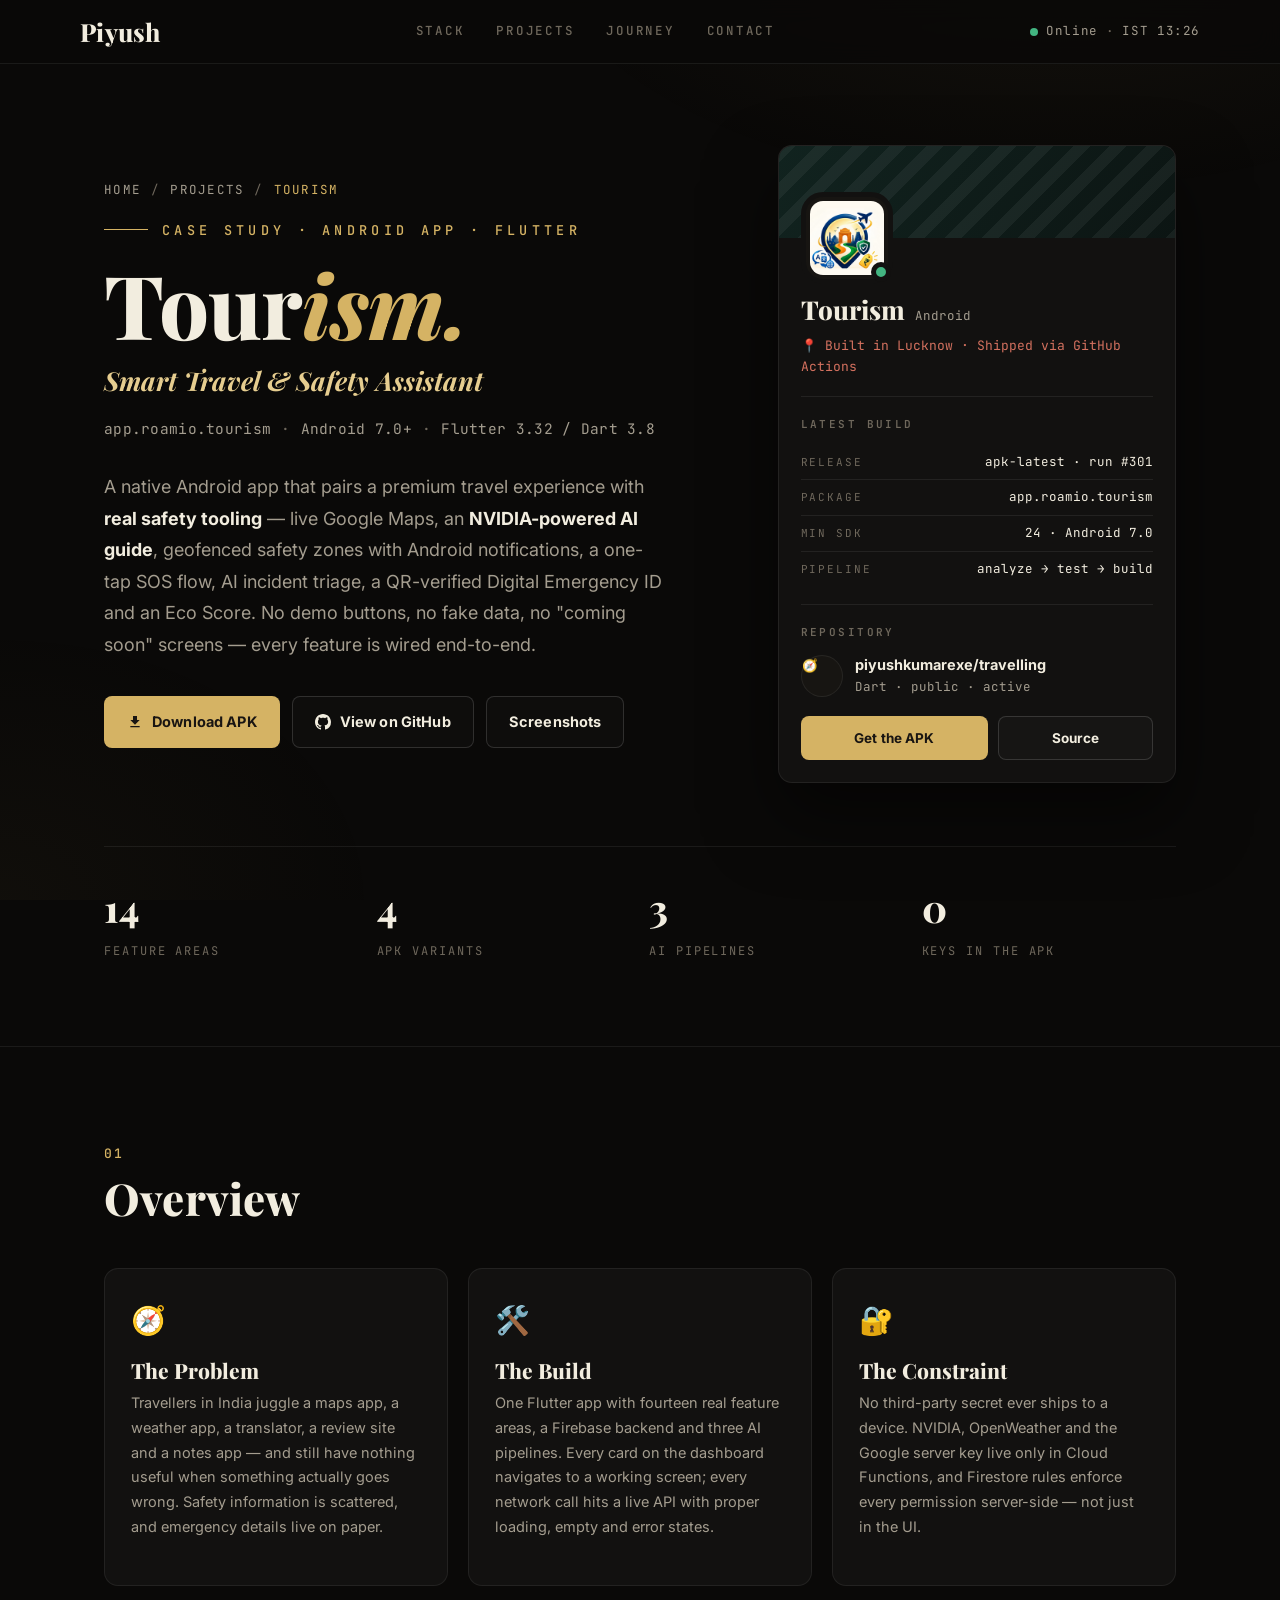
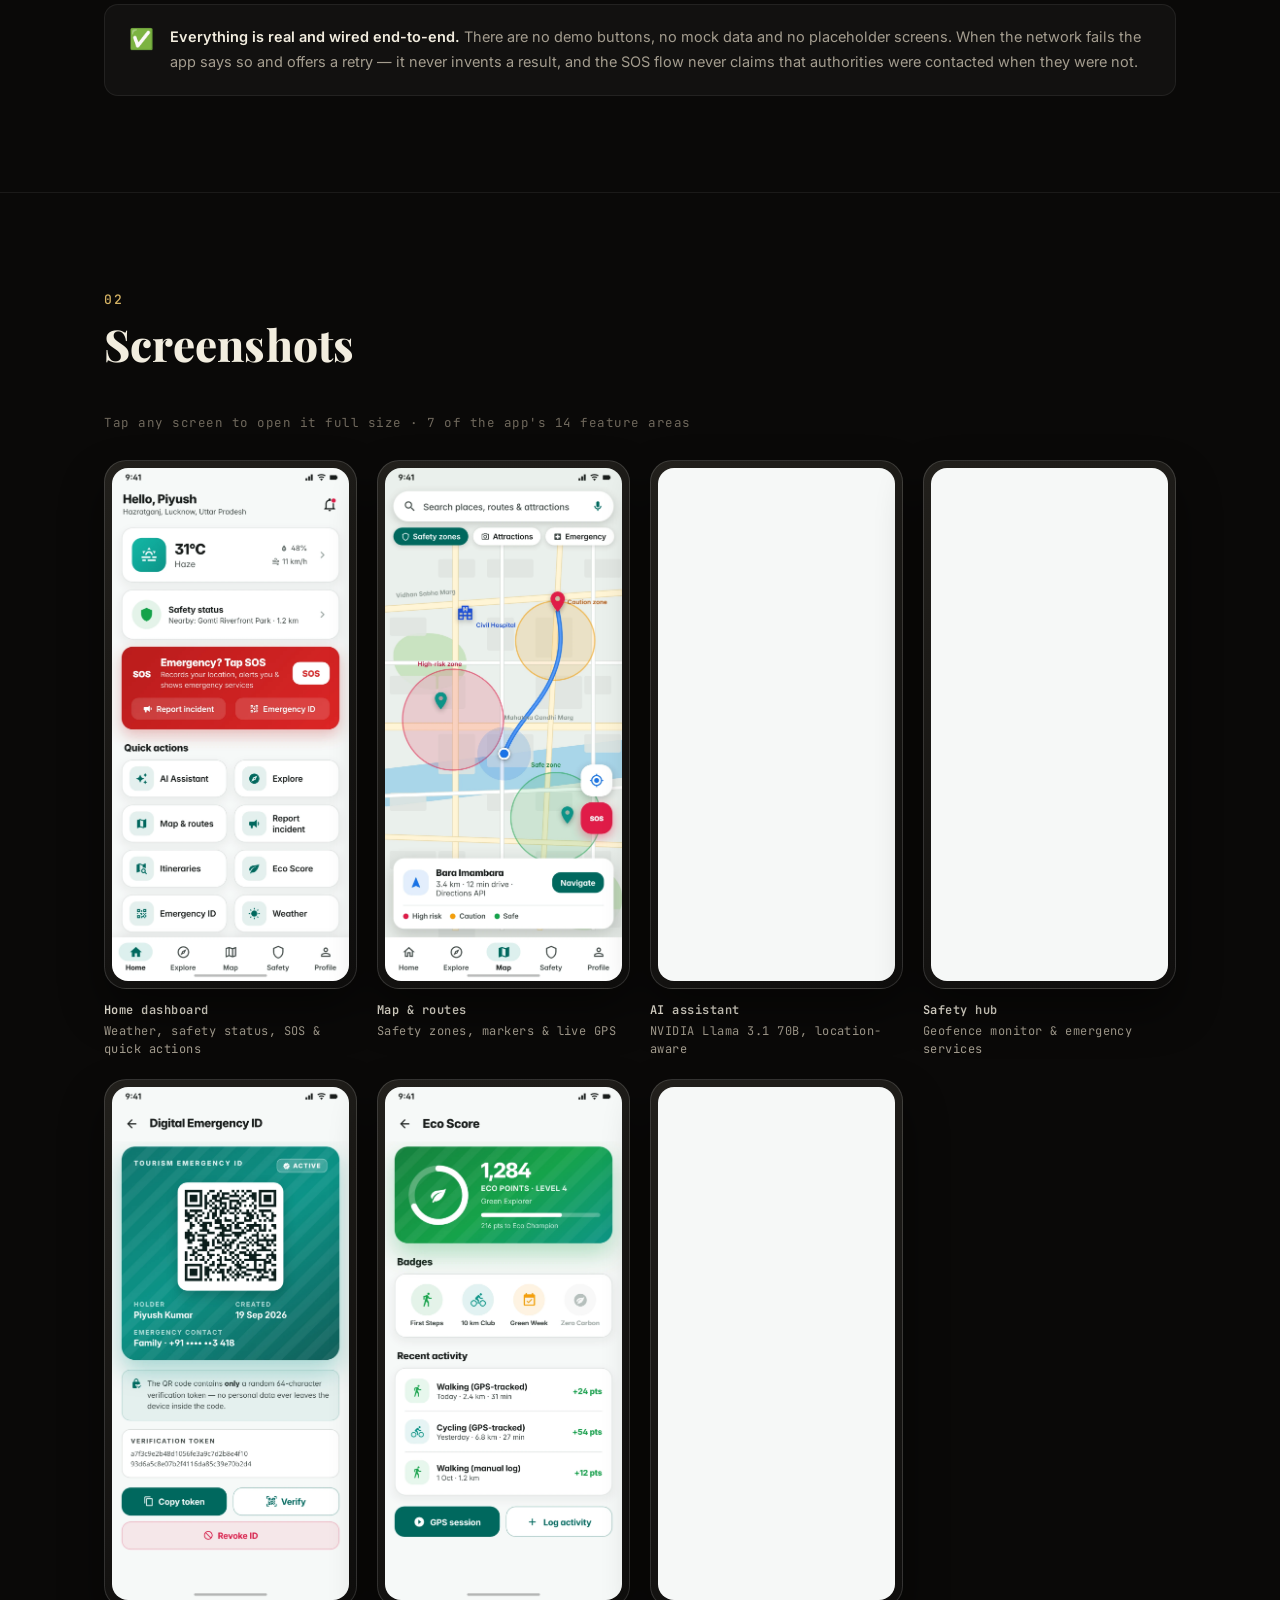
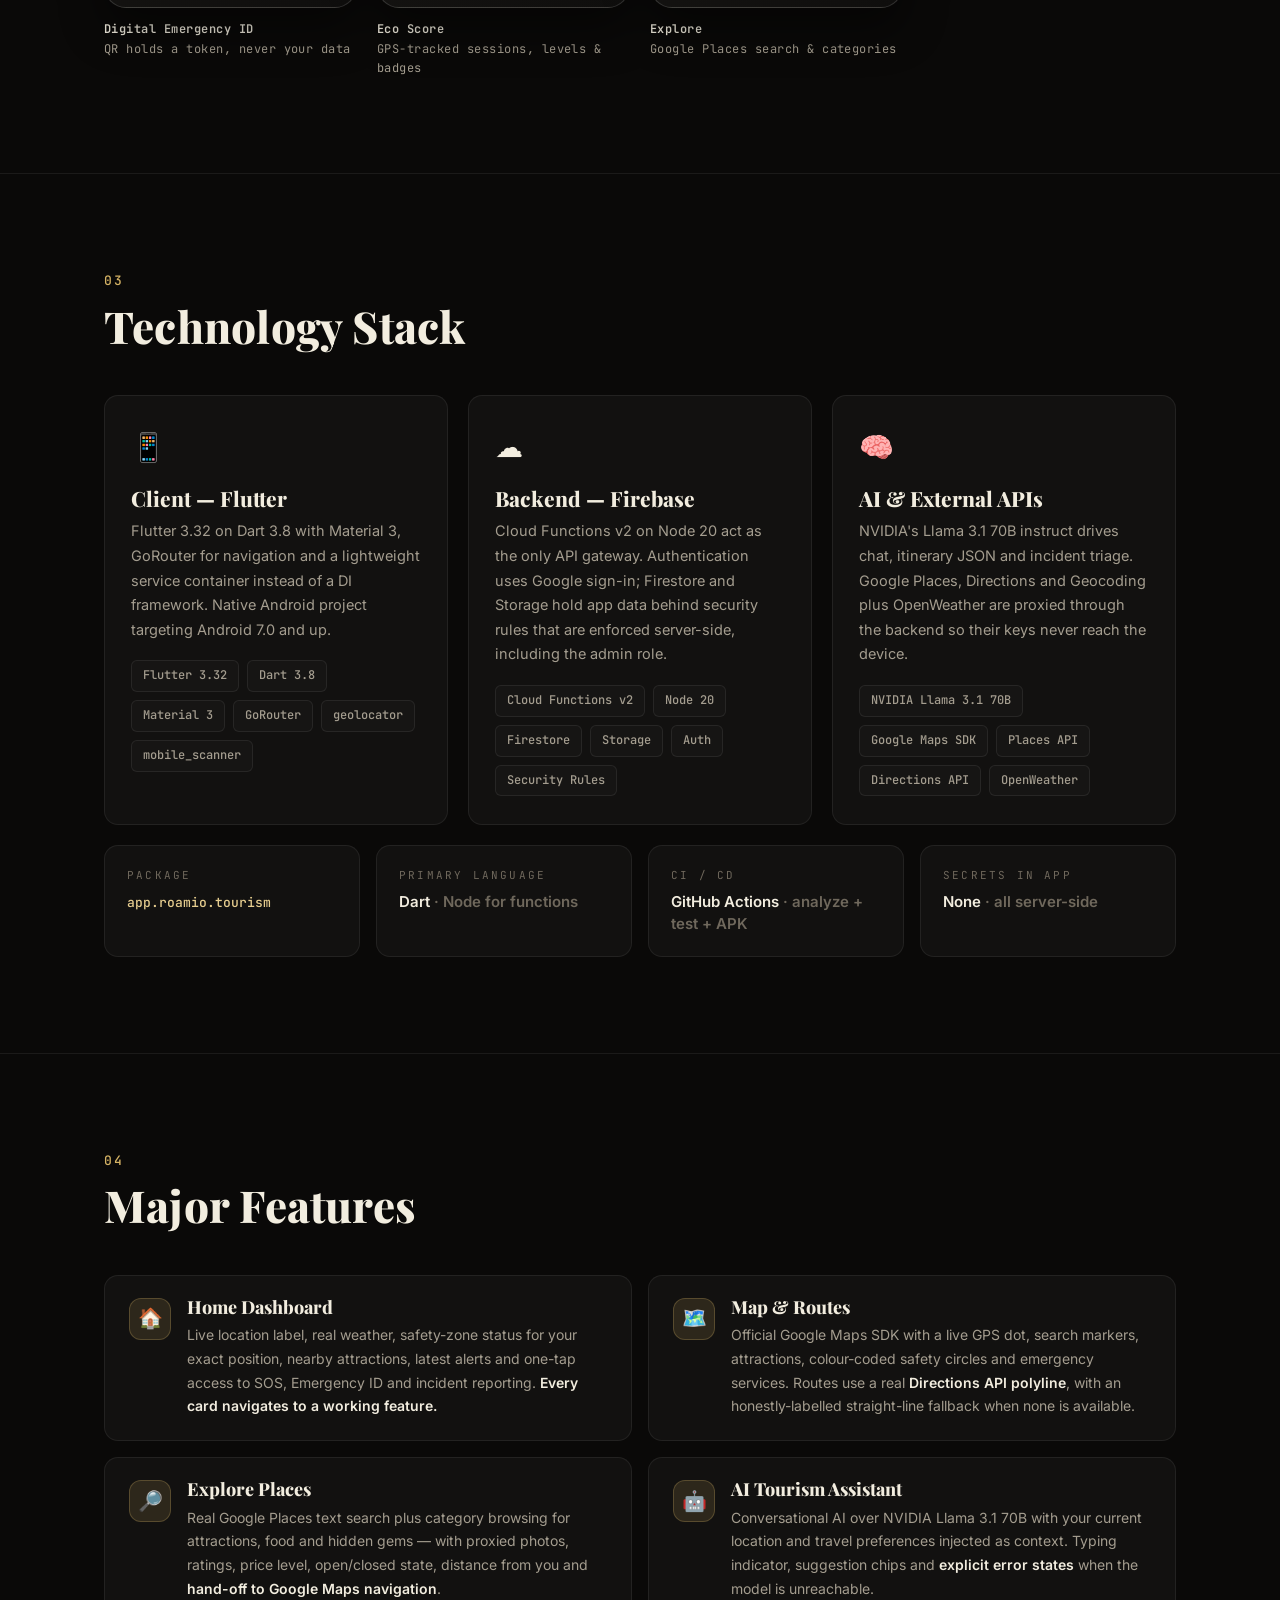
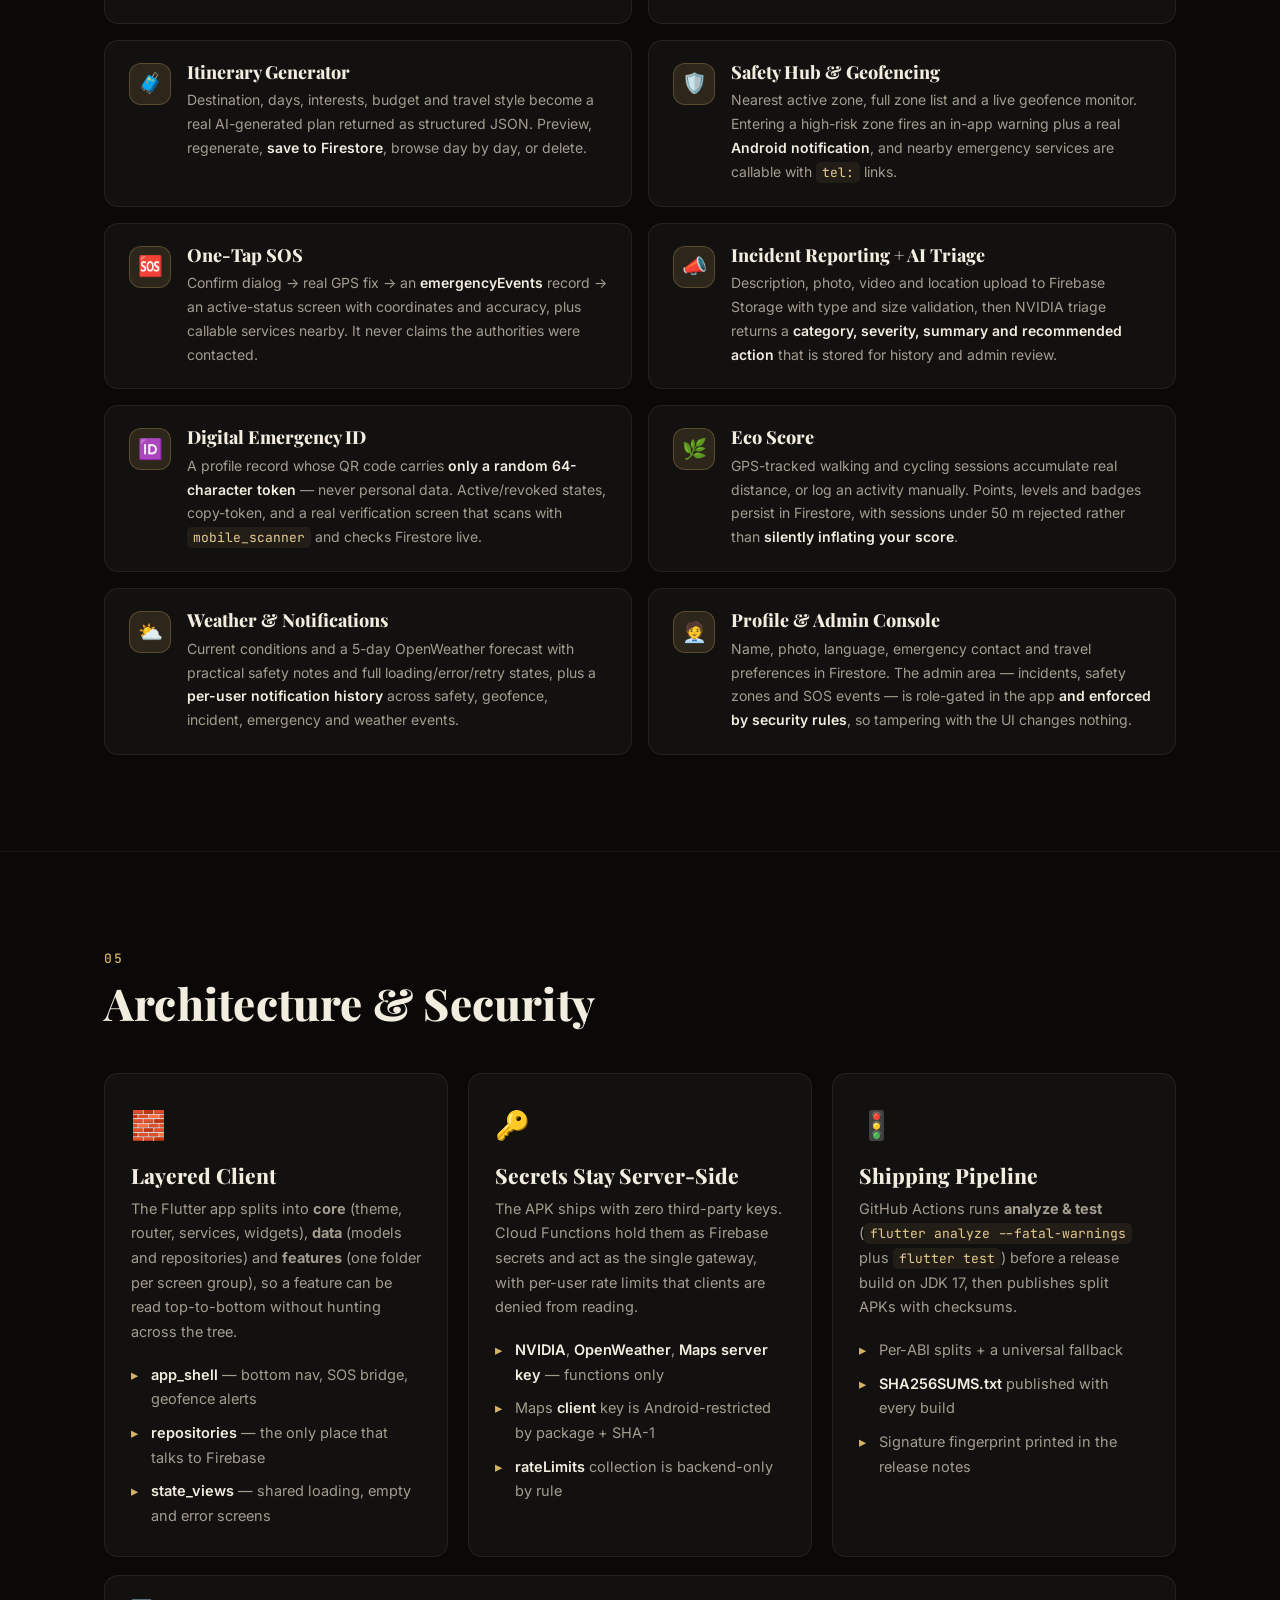
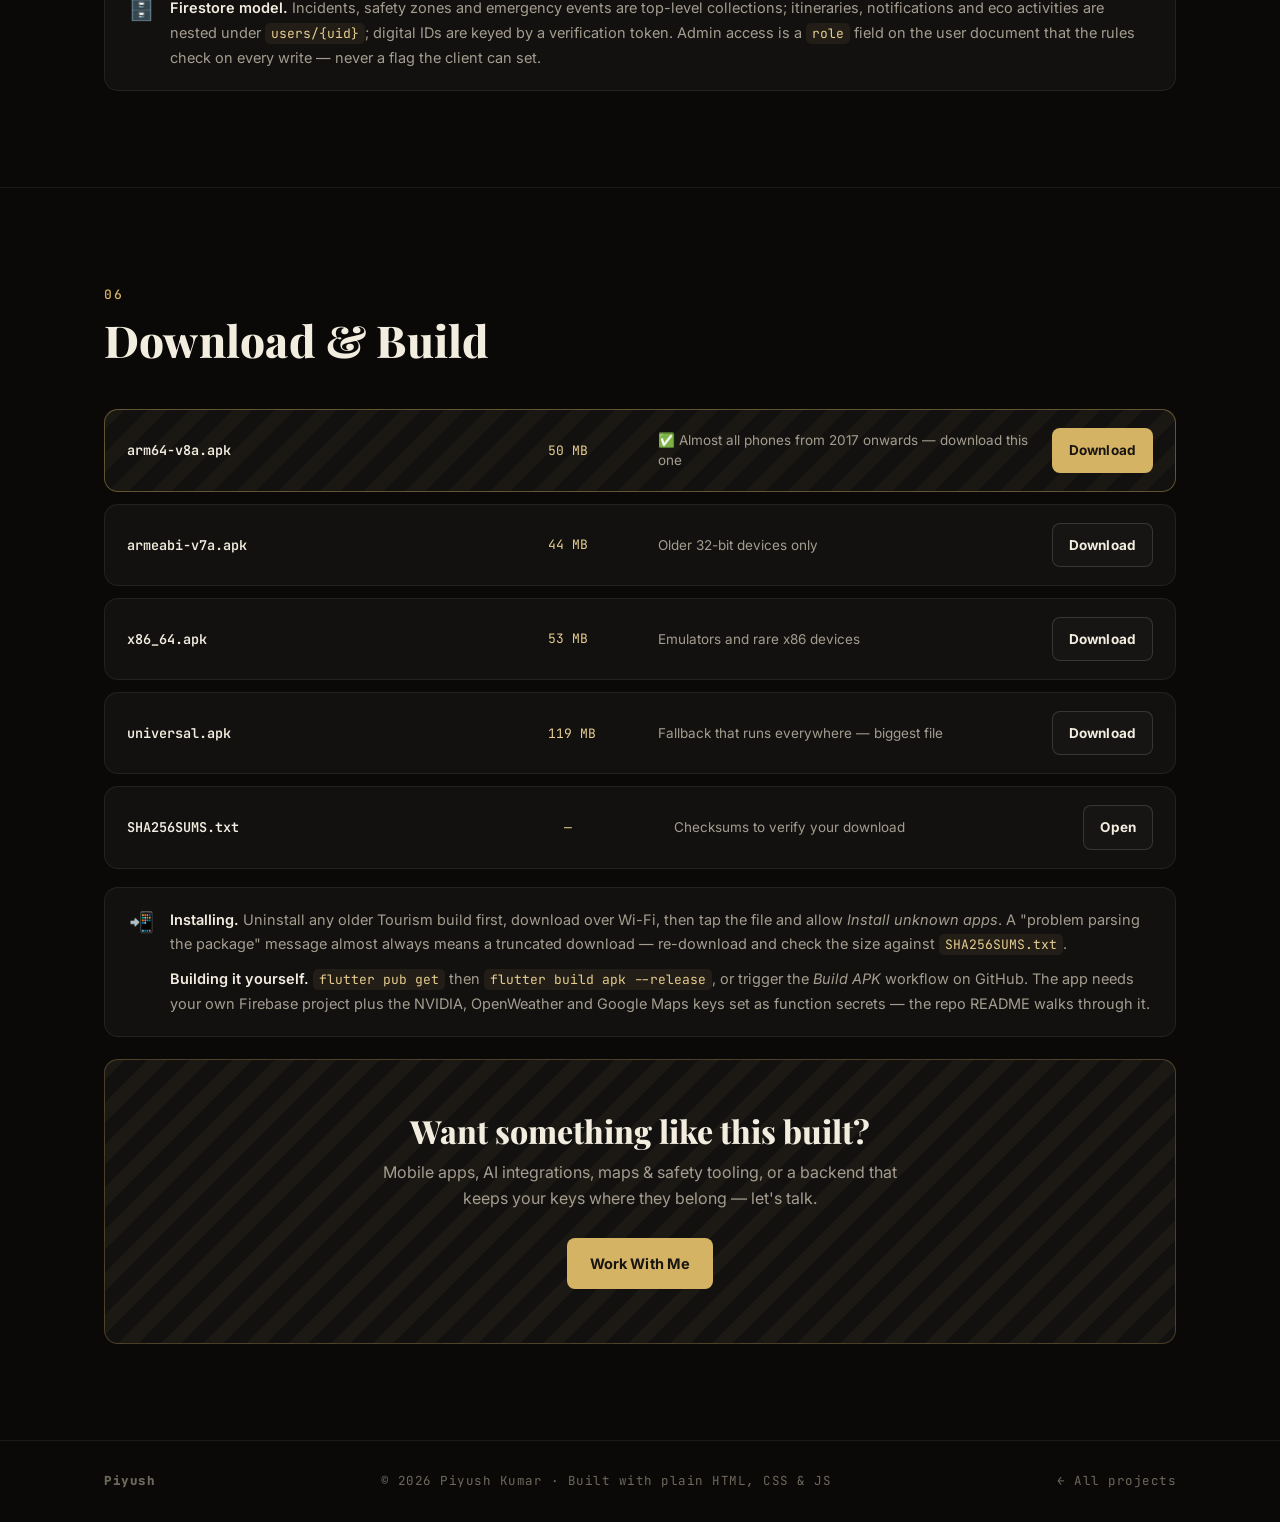
==== projects/tourism.html @ 50e0c204 "Rename the project from YatraWise to Tourism The app's name is Tourism; YatraWise is gone from every" ====
<!DOCTYPE html>
<html lang="en">
<head>
  <meta charset="UTF-8" />
  <meta name="viewport" content="width=device-width, initial-scale=1.0" />
  <title>Tourism — Smart Travel &amp; Safety Assistant | Piyush Kumar</title>
  <meta name="description" content="Tourism is a Flutter Android app by Piyush Kumar: live Google Maps, NVIDIA AI travel assistant, geofenced safety zones, one-tap SOS, QR-verified Digital Emergency ID and Eco Score — with every API key behind Firebase Cloud Functions." />
  <meta name="author" content="Piyush Kumar" />
  <meta name="robots" content="index, follow, max-image-preview:large, max-snippet:-1, max-video-preview:-1" />
  <meta name="theme-color" content="#0a0908" />
  <link rel="canonical" href="https://piyushsdevportfolio.vercel.app/projects/tourism" />
  <!-- Open Graph / social sharing -->
  <meta property="og:title" content="Tourism — Smart Travel &amp; Safety Assistant" />
  <meta property="og:description" content="Flutter Android app: live maps, NVIDIA AI guide, geofenced safety zones, SOS, Digital Emergency ID and Eco Score." />
  <meta property="og:type" content="article" />
  <meta property="og:url" content="https://piyushsdevportfolio.vercel.app/projects/tourism" />
  <meta property="og:site_name" content="Piyush Kumar Portfolio" />
  <meta property="og:locale" content="en_IN" />
  <meta property="og:image" content="https://piyushsdevportfolio.vercel.app/assets/tourism-banner.jpg" />
  <meta property="og:image:alt" content="Tourism — Smart Travel &amp; Safety Assistant" />
  <meta property="og:image:type" content="image/jpeg" />
  <meta property="og:image:width" content="1400" />
  <meta property="og:image:height" content="613" />
  <meta name="twitter:card" content="summary_large_image" />
  <meta name="twitter:title" content="Tourism — Smart Travel &amp; Safety Assistant" />
  <meta name="twitter:description" content="Flutter Android app: live maps, NVIDIA AI guide, geofenced safety zones, SOS, Digital Emergency ID and Eco Score." />
  <meta name="twitter:image" content="https://piyushsdevportfolio.vercel.app/assets/tourism-banner.jpg" />
  <meta name="twitter:image:alt" content="Tourism — Smart Travel &amp; Safety Assistant" />
  <!-- Structured data for the app and the case-study page -->
  <script type="application/ld+json">
  {
    "@context": "https://schema.org",
    "@graph": [
      {
        "@type": "SoftwareApplication",
        "@id": "https://piyushsdevportfolio.vercel.app/projects/tourism#app",
        "name": "Tourism",
        "alternateName": "Tourism — Smart Travel & Safety Assistant",
        "applicationCategory": "TravelApplication",
        "operatingSystem": "Android 7.0+",
        "softwareVersion": "apk-latest (build 301)",
        "url": "https://piyushsdevportfolio.vercel.app/projects/tourism",
        "downloadUrl": "https://github.com/piyushkumarexe/travelling/releases/tag/apk-latest",
        "installUrl": "https://github.com/piyushkumarexe/travelling/releases/download/apk-latest/yatrawise-arm64-v8a.apk",
        "codeRepository": "https://github.com/piyushkumarexe/travelling",
        "programmingLanguage": ["Dart", "JavaScript"],
        "description": "A native Android tourism app built with Flutter: live Google Maps, an NVIDIA-powered AI travel assistant, geofenced safety zones with notifications, one-tap SOS, AI incident triage, a QR-verified Digital Emergency ID and an Eco Score.",
        "image": "https://piyushsdevportfolio.vercel.app/assets/tourism-banner.jpg",
        "offers": { "@type": "Offer", "price": "0", "priceCurrency": "INR" },
        "author": { "@id": "https://piyushsdevportfolio.vercel.app/#piyush-kumar" }
      },
      {
        "@type": "BreadcrumbList",
        "itemListElement": [
          { "@type": "ListItem", "position": 1, "name": "Home", "item": "https://piyushsdevportfolio.vercel.app/" },
          { "@type": "ListItem", "position": 2, "name": "Projects", "item": "https://piyushsdevportfolio.vercel.app/#projects" },
          { "@type": "ListItem", "position": 3, "name": "Tourism" }
        ]
      }
    ]
  }
  </script>

  <!-- Favicon (inline SVG) -->
  <link rel="icon" href="data:image/svg+xml,%3Csvg xmlns='http://www.w3.org/2000/svg' viewBox='0 0 64 64'%3E%3Crect width='64' height='64' rx='14' fill='%230a0908'/%3E%3Ctext x='32' y='44' font-family='Georgia,serif' font-weight='800' font-size='30' fill='%23d5b364' text-anchor='middle'%3EP%3C/text%3E%3C/svg%3E" />

  <!-- Fonts: Playfair Display (serif display) + Inter (body) + JetBrains Mono (labels) -->
  <link rel="preconnect" href="https://fonts.googleapis.com" />
  <link rel="preconnect" href="https://fonts.gstatic.com" crossorigin />
  <link href="https://fonts.googleapis.com/css2?family=Playfair+Display:ital,wght@0,500;0,700;0,800;0,900;1,700;1,800&family=Inter:wght@400;500;600;700;800&family=JetBrains+Mono:ital,wght@0,400;0,500;0,600;1,400&display=swap" rel="stylesheet" />

  <link rel="stylesheet" href="../css/style.css" />
</head>
<body>
  <!-- ============================================================
       LOADER
       ============================================================ -->
  <div class="loader" id="loader" aria-hidden="true">
    <span class="loader--logo">Piyush&nbsp;<em>&lt;/&gt;</em></span>
    <div class="loader--bar" aria-hidden="true"><span></span></div>
    <span class="loader--text">Loading project</span>
  </div>

  <a class="skip-link" href="#hero">Skip to content</a>

  <!-- ============================================================
       NAVBAR
       ============================================================ -->
  <header class="nav" id="nav">
    <a class="nav__brand" href="../index.html" aria-label="Piyush Kumar — home">
      <span class="nav__brand-serif">Piyush</span>
    </a>

    <nav class="nav__links" id="navLinks" aria-label="Primary">
      <a href="../index.html#skills">Stack</a>
      <a href="../index.html#projects">Projects</a>
      <a href="../index.html#journey">Journey</a>
      <a href="../index.html#contact">Contact</a>
    </nav>

    <div class="nav__actions">
      <span class="nav__status" id="navStatus" title="Discord presence · Local time in IST (UTC+5:30)">
        <span class="nav__status-dot"></span>
        <span id="navState">Online</span>
        <span class="nav__status-sep">·</span>
        <time id="clock" datetime>IST —:—</time>
      </span>
      <button class="nav__toggle" id="navToggle" aria-label="Open menu" aria-expanded="false">
        <span></span><span></span><span></span>
      </button>
    </div>
  </header>

  <main>
    <!-- ============================================================
         HERO
         ============================================================ -->
    <section class="hero" id="hero">
      <div class="container hero__inner">
        <div class="hero__content">
          <nav class="crumbs" aria-label="Breadcrumb">
            <a href="../index.html">Home</a>
            <span aria-hidden="true">/</span>
            <a href="../index.html#projects">Projects</a>
            <span aria-hidden="true">/</span>
            <span aria-current="page">Tourism</span>
          </nav>

          <p class="kicker"><span class="kicker__line" aria-hidden="true"></span>Case Study · Android App · Flutter</p>

          <h1 class="hero__name hero__name--project">
            Tour<em class="hero__name-accent">ism.</em>
          </h1>

          <p class="hero__sub">Smart Travel &amp; Safety Assistant</p>

          <p class="hero__meta">
            <span>app.roamio.tourism</span><span class="dot">·</span>
            <span>Android 7.0+</span><span class="dot">·</span>
            <span>Flutter 3.32 / Dart 3.8</span>
          </p>

          <p class="hero__desc">
            A native Android app that pairs a premium travel experience with <strong>real safety
            tooling</strong> — live Google Maps, an <strong>NVIDIA-powered AI guide</strong>,
            geofenced safety zones with Android notifications, a one-tap SOS flow, AI incident
            triage, a QR-verified Digital Emergency ID and an Eco Score. No demo buttons, no fake
            data, no "coming soon" screens — every feature is wired end-to-end.
          </p>

          <div class="hero__cta">
            <a class="btn btn--gold" href="https://github.com/piyushkumarexe/travelling/releases/download/apk-latest/yatrawise-arm64-v8a.apk" rel="noopener">
              <svg viewBox="0 0 24 24" width="16" height="16" fill="currentColor" aria-hidden="true"><path d="M5 20h14v-2H5v2ZM19 9h-4V3H9v6H5l7 7 7-7Z"/></svg>
              Download APK
            </a>
            <a class="btn btn--outline" href="https://github.com/piyushkumarexe/travelling" target="_blank" rel="noopener">
              <svg viewBox="0 0 16 16" width="16" height="16" fill="currentColor" aria-hidden="true"><path d="M8 0C3.58 0 0 3.58 0 8c0 3.54 2.29 6.53 5.47 7.59.4.07.55-.17.55-.38 0-.19-.01-.82-.01-1.49-2.01.37-2.53-.49-2.69-.94-.09-.23-.48-.94-.82-1.13-.28-.15-.68-.52-.01-.53.63-.01 1.08.58 1.23.82.72 1.21 1.87.87 2.33.66.07-.52.28-.87.51-1.07-1.78-.2-3.64-.89-3.64-3.95 0-.87.31-1.59.82-2.15-.08-.2-.36-1.02.08-2.12 0 0 .67-.21 2.2.82.64-.18 1.32-.27 2-.27.68 0 1.36.09 2 .27 1.53-1.04 2.2-.82 2.2-.82.44 1.1.16 1.92.08 2.12.51.56.82 1.27.82 2.15 0 3.07-1.87 3.75-3.65 3.95.29.25.54.73.54 1.48 0 1.07-.01 1.93-.01 2.2 0 .21.15.46.55.38A8.01 8.01 0 0 0 16 8c0-4.42-3.58-8-8-8Z"/></svg>
              View on GitHub
            </a>
            <a class="btn btn--outline" href="#screenshots">Screenshots</a>
          </div>
        </div>

        <!-- App release card -->
        <aside class="hero__side" aria-label="Release information">
          <div class="pcard">
            <div class="pcard__banner pcard__banner--app" aria-hidden="true"></div>
            <div class="pcard__body">
              <div class="pcard__avatar-wrap">
                <img class="pcard__avatar pcard__avatar--app" src="../assets/tourism-logo.png" alt="Tourism app icon" width="92" height="92" />
                <span class="pcard__status-dot" title="Build passing"></span>
              </div>

              <div class="pcard__id">
                <h2 class="pcard__name">Tourism</h2>
                <span class="pcard__role">Android</span>
              </div>

              <p class="pcard__loc">📍 Built in Lucknow · Shipped via GitHub Actions</p>

              <div class="pcard__divider" aria-hidden="true"></div>

              <div class="pcard__widget">
                <p class="pcard__widget-label">Latest Build</p>
                <dl style="margin:0">
                  <div class="pcard__kv"><dt>Release</dt><dd>apk-latest · run #301</dd></div>
                  <div class="pcard__kv"><dt>Package</dt><dd>app.roamio.tourism</dd></div>
                  <div class="pcard__kv"><dt>Min SDK</dt><dd>24 · Android 7.0</dd></div>
                  <div class="pcard__kv"><dt>Pipeline</dt><dd>analyze → test → build</dd></div>
                </dl>
              </div>

              <div class="pcard__divider" aria-hidden="true"></div>

              <div class="pcard__widget">
                <p class="pcard__widget-label">Repository</p>
                <div class="pcard__activity">
                  <span class="pcard__activity-emoji">🧭</span>
                  <div>
                    <b>piyushkumarexe/travelling</b>
                    <span>Dart · public · active</span>
                  </div>
                </div>
              </div>

              <div class="pcard__btns">
                <a class="btn btn--gold btn--sm" href="#download">Get the APK</a>
                <a class="btn btn--outline btn--sm" href="https://github.com/piyushkumarexe/travelling" target="_blank" rel="noopener">Source</a>
              </div>
            </div>
          </div>
        </aside>
      </div>

      <!-- Stats band -->
      <div class="container">
        <div class="stats" role="list" aria-label="Project numbers">
          <div class="stat" role="listitem">
            <b class="stat__num" data-target="14" data-suffix="">14</b>
            <span class="stat__label">Feature Areas</span>
          </div>
          <div class="stat" role="listitem">
            <b class="stat__num" data-target="4" data-suffix="">4</b>
            <span class="stat__label">APK Variants</span>
          </div>
          <div class="stat" role="listitem">
            <b class="stat__num" data-target="3" data-suffix="">3</b>
            <span class="stat__label">AI Pipelines</span>
          </div>
          <div class="stat" role="listitem">
            <b class="stat__num" data-target="0" data-suffix="">0</b>
            <span class="stat__label">Keys In The APK</span>
          </div>
        </div>
      </div>
    </section>

    <!-- ============================================================
         01 — OVERVIEW
         ============================================================ -->
    <section class="section" id="overview">
      <div class="container">
        <p class="section__index">01</p>
        <h2 class="section__title">Overview</h2>

        <div class="grid">
          <article class="card">
            <span class="card__icon">🧭</span>
            <h3 class="card__title">The Problem</h3>
            <p class="card__text">
              Travellers in India juggle a maps app, a weather app, a translator, a review site and
              a notes app — and still have nothing useful when something actually goes wrong.
              Safety information is scattered, and emergency details live on paper.
            </p>
          </article>

          <article class="card">
            <span class="card__icon">🛠️</span>
            <h3 class="card__title">The Build</h3>
            <p class="card__text">
              One Flutter app with fourteen real feature areas, a Firebase backend and three AI
              pipelines. Every card on the dashboard navigates to a working screen; every network
              call hits a live API with proper loading, empty and error states.
            </p>
          </article>

          <article class="card">
            <span class="card__icon">🔐</span>
            <h3 class="card__title">The Constraint</h3>
            <p class="card__text">
              No third-party secret ever ships to a device. NVIDIA, OpenWeather and the Google
              server key live only in Cloud Functions, and Firestore rules enforce every
              permission server-side — not just in the UI.
            </p>
          </article>
        </div>

        <div class="note-card">
          <span class="note-card__icon">✅</span>
          <div>
            <p>
              <strong>Everything is real and wired end-to-end.</strong> There are no demo buttons,
              no mock data and no placeholder screens. When the network fails the app says so and
              offers a retry — it never invents a result, and the SOS flow never claims that
              authorities were contacted when they were not.
            </p>
          </div>
        </div>
      </div>
    </section>

    <!-- ============================================================
         02 — SCREENSHOTS
         ============================================================ -->
    <section class="section" id="screenshots">
      <div class="container">
        <p class="section__index">02</p>
        <h2 class="section__title">Screenshots</h2>
        <p class="shots-hint">Tap any screen to open it full size · 7 of the app's 14 feature areas</p>

        <div class="shots" id="shots">
          <figure class="shot">
            <div class="shot__frame" role="button" tabindex="0" data-shot="0"
                 data-caption="Home dashboard — live location, weather, safety status, SOS and quick actions">
              <img src="../assets/tourism/home.webp" alt="Tourism home dashboard showing live weather, safety status, the SOS card and the quick-actions grid" width="975" height="2110" loading="lazy" decoding="async" />
            </div>
            <figcaption class="shot__cap"><b>Home dashboard</b>Weather, safety status, SOS &amp; quick actions</figcaption>
          </figure>

          <figure class="shot">
            <div class="shot__frame" role="button" tabindex="0" data-shot="1"
                 data-caption="Map & routes — Google Maps SDK with colour-coded safety zones and a real Directions polyline">
              <img src="../assets/tourism/map.webp" alt="Tourism map screen with colour-coded safety zone circles, place markers and a route polyline" width="975" height="2110" loading="lazy" decoding="async" />
            </div>
            <figcaption class="shot__cap"><b>Map &amp; routes</b>Safety zones, markers &amp; live GPS</figcaption>
          </figure>

          <figure class="shot">
            <div class="shot__frame" role="button" tabindex="0" data-shot="2"
                 data-caption="AI Tourism Assistant — NVIDIA Llama 3.1 70B with your location and preferences as context">
              <img src="../assets/tourism/assistant.webp" alt="Tourism AI tourism assistant chat answering a question about night-time safety" width="975" height="2110" loading="lazy" decoding="async" />
            </div>
            <figcaption class="shot__cap"><b>AI assistant</b>NVIDIA Llama 3.1 70B, location-aware</figcaption>
          </figure>

          <figure class="shot">
            <div class="shot__frame" role="button" tabindex="0" data-shot="3"
                 data-caption="Safety hub — geofence monitoring, configured zones and callable emergency services">
              <img src="../assets/tourism/safety.webp" alt="Tourism safety hub listing configured safety zones and nearby emergency services with call buttons" width="975" height="2110" loading="lazy" decoding="async" />
            </div>
            <figcaption class="shot__cap"><b>Safety hub</b>Geofence monitor &amp; emergency services</figcaption>
          </figure>

          <figure class="shot">
            <div class="shot__frame" role="button" tabindex="0" data-shot="4"
                 data-caption="Digital Emergency ID — the QR carries only a 64-character verification token">
              <img src="../assets/tourism/digital-id.webp" alt="Tourism digital emergency ID card showing a QR code, active status and verification token" width="975" height="2110" loading="lazy" decoding="async" />
            </div>
            <figcaption class="shot__cap"><b>Digital Emergency ID</b>QR holds a token, never your data</figcaption>
          </figure>

          <figure class="shot">
            <div class="shot__frame" role="button" tabindex="0" data-shot="5"
                 data-caption="Eco Score — GPS-tracked walk and cycle sessions with points, levels and badges">
              <img src="../assets/tourism/eco.webp" alt="Tourism eco score screen with points, level progress, badges and recent GPS-tracked activity" width="975" height="2110" loading="lazy" decoding="async" />
            </div>
            <figcaption class="shot__cap"><b>Eco Score</b>GPS-tracked sessions, levels &amp; badges</figcaption>
          </figure>

          <figure class="shot">
            <div class="shot__frame" role="button" tabindex="0" data-shot="6"
                 data-caption="Explore — real Google Places search with categories, ratings and distance">
              <img src="../assets/tourism/explore.webp" alt="Tourism explore screen listing nearby attractions with ratings, distance and navigate buttons" width="975" height="2110" loading="lazy" decoding="async" />
            </div>
            <figcaption class="shot__cap"><b>Explore</b>Google Places search &amp; categories</figcaption>
          </figure>
        </div>
      </div>
    </section>

    <!-- ============================================================
         03 — TECHNOLOGY STACK
         ============================================================ -->
    <section class="section" id="stack">
      <div class="container">
        <p class="section__index">03</p>
        <h2 class="section__title">Technology Stack</h2>

        <div class="grid">
          <article class="card">
            <span class="card__icon">📱</span>
            <h3 class="card__title">Client — Flutter</h3>
            <p class="card__text">
              Flutter 3.32 on Dart 3.8 with Material 3, GoRouter for navigation and a lightweight
              service container instead of a DI framework. Native Android project targeting
              Android 7.0 and up.
            </p>
            <div class="tags"><span class="tag">Flutter 3.32</span><span class="tag">Dart 3.8</span><span class="tag">Material 3</span><span class="tag">GoRouter</span><span class="tag">geolocator</span><span class="tag">mobile_scanner</span></div>
          </article>

          <article class="card">
            <span class="card__icon">☁️</span>
            <h3 class="card__title">Backend — Firebase</h3>
            <p class="card__text">
              Cloud Functions v2 on Node 20 act as the only API gateway. Authentication uses Google
              sign-in; Firestore and Storage hold app data behind security rules that are enforced
              server-side, including the admin role.
            </p>
            <div class="tags"><span class="tag">Cloud Functions v2</span><span class="tag">Node 20</span><span class="tag">Firestore</span><span class="tag">Storage</span><span class="tag">Auth</span><span class="tag">Security Rules</span></div>
          </article>

          <article class="card">
            <span class="card__icon">🧠</span>
            <h3 class="card__title">AI &amp; External APIs</h3>
            <p class="card__text">
              NVIDIA's Llama 3.1 70B instruct drives chat, itinerary JSON and incident triage.
              Google Places, Directions and Geocoding plus OpenWeather are proxied through the
              backend so their keys never reach the device.
            </p>
            <div class="tags"><span class="tag">NVIDIA Llama 3.1 70B</span><span class="tag">Google Maps SDK</span><span class="tag">Places API</span><span class="tag">Directions API</span><span class="tag">OpenWeather</span></div>
          </article>
        </div>

        <div class="specs" style="margin-top:20px">
          <div class="spec">
            <p class="spec__label">Package</p>
            <p class="spec__value"><code>app.roamio.tourism</code></p>
          </div>
          <div class="spec">
            <p class="spec__label">Primary Language</p>
            <p class="spec__value">Dart <span style="color:var(--dim)">· Node for functions</span></p>
          </div>
          <div class="spec">
            <p class="spec__label">CI / CD</p>
            <p class="spec__value">GitHub Actions <span style="color:var(--dim)">· analyze + test + APK</span></p>
          </div>
          <div class="spec">
            <p class="spec__label">Secrets In App</p>
            <p class="spec__value">None <span style="color:var(--dim)">· all server-side</span></p>
          </div>
        </div>
      </div>
    </section>

    <!-- ============================================================
         04 — MAJOR FEATURES
         ============================================================ -->
    <section class="section" id="features">
      <div class="container">
        <p class="section__index">04</p>
        <h2 class="section__title">Major Features</h2>

        <div class="feats">
          <article class="feat">
            <span class="feat__icon">🏠</span>
            <div>
              <h3 class="feat__title">Home Dashboard</h3>
              <p class="feat__text">
                Live location label, real weather, safety-zone status for your exact position,
                nearby attractions, latest alerts and one-tap access to SOS, Emergency ID and
                incident reporting. <strong>Every card navigates to a working feature.</strong>
              </p>
            </div>
          </article>

          <article class="feat">
            <span class="feat__icon">🗺️</span>
            <div>
              <h3 class="feat__title">Map &amp; Routes</h3>
              <p class="feat__text">
                Official Google Maps SDK with a live GPS dot, search markers, attractions,
                colour-coded safety circles and emergency services. Routes use a real
                <strong>Directions API polyline</strong>, with an honestly-labelled straight-line
                fallback when none is available.
              </p>
            </div>
          </article>

          <article class="feat">
            <span class="feat__icon">🔎</span>
            <div>
              <h3 class="feat__title">Explore Places</h3>
              <p class="feat__text">
                Real Google Places text search plus category browsing for attractions, food and
                hidden gems — with proxied photos, ratings, price level, open/closed state,
                distance from you and <strong>hand-off to Google Maps navigation</strong>.
              </p>
            </div>
          </article>

          <article class="feat">
            <span class="feat__icon">🤖</span>
            <div>
              <h3 class="feat__title">AI Tourism Assistant</h3>
              <p class="feat__text">
                Conversational AI over NVIDIA Llama 3.1 70B with your current location and travel
                preferences injected as context. Typing indicator, suggestion chips and
                <strong>explicit error states</strong> when the model is unreachable.
              </p>
            </div>
          </article>

          <article class="feat">
            <span class="feat__icon">🧳</span>
            <div>
              <h3 class="feat__title">Itinerary Generator</h3>
              <p class="feat__text">
                Destination, days, interests, budget and travel style become a real AI-generated
                plan returned as structured JSON. Preview, regenerate, <strong>save to
                Firestore</strong>, browse day by day, or delete.
              </p>
            </div>
          </article>

          <article class="feat">
            <span class="feat__icon">🛡️</span>
            <div>
              <h3 class="feat__title">Safety Hub &amp; Geofencing</h3>
              <p class="feat__text">
                Nearest active zone, full zone list and a live geofence monitor. Entering a
                high-risk zone fires an in-app warning plus a real
                <strong>Android notification</strong>, and nearby emergency services are callable
                with <code>tel:</code> links.
              </p>
            </div>
          </article>

          <article class="feat">
            <span class="feat__icon">🆘</span>
            <div>
              <h3 class="feat__title">One-Tap SOS</h3>
              <p class="feat__text">
                Confirm dialog → real GPS fix → an <strong>emergencyEvents</strong> record → an
                active-status screen with coordinates and accuracy, plus callable services nearby.
                It never claims the authorities were contacted.
              </p>
            </div>
          </article>

          <article class="feat">
            <span class="feat__icon">📣</span>
            <div>
              <h3 class="feat__title">Incident Reporting + AI Triage</h3>
              <p class="feat__text">
                Description, photo, video and location upload to Firebase Storage with type and
                size validation, then NVIDIA triage returns a <strong>category, severity, summary
                and recommended action</strong> that is stored for history and admin review.
              </p>
            </div>
          </article>

          <article class="feat">
            <span class="feat__icon">🆔</span>
            <div>
              <h3 class="feat__title">Digital Emergency ID</h3>
              <p class="feat__text">
                A profile record whose QR code carries <strong>only a random 64-character
                token</strong> — never personal data. Active/revoked states, copy-token, and a
                real verification screen that scans with <code>mobile_scanner</code> and checks Firestore live.
              </p>
            </div>
          </article>

          <article class="feat">
            <span class="feat__icon">🌿</span>
            <div>
              <h3 class="feat__title">Eco Score</h3>
              <p class="feat__text">
                GPS-tracked walking and cycling sessions accumulate real distance, or log an
                activity manually. Points, levels and badges persist in Firestore, with sessions
                under 50 m rejected rather than <strong>silently inflating your score</strong>.
              </p>
            </div>
          </article>

          <article class="feat">
            <span class="feat__icon">⛅</span>
            <div>
              <h3 class="feat__title">Weather &amp; Notifications</h3>
              <p class="feat__text">
                Current conditions and a 5-day OpenWeather forecast with practical safety notes and
                full loading/error/retry states, plus a <strong>per-user notification history</strong>
                across safety, geofence, incident, emergency and weather events.
              </p>
            </div>
          </article>

          <article class="feat">
            <span class="feat__icon">🧑‍💼</span>
            <div>
              <h3 class="feat__title">Profile &amp; Admin Console</h3>
              <p class="feat__text">
                Name, photo, language, emergency contact and travel preferences in Firestore. The
                admin area — incidents, safety zones and SOS events — is role-gated in the app
                <strong>and enforced by security rules</strong>, so tampering with the UI changes nothing.
              </p>
            </div>
          </article>
        </div>
      </div>
    </section>

    <!-- ============================================================
         05 — ARCHITECTURE & SECURITY
         ============================================================ -->
    <section class="section" id="architecture">
      <div class="container">
        <p class="section__index">05</p>
        <h2 class="section__title">Architecture &amp; Security</h2>

        <div class="grid">
          <article class="card">
            <span class="card__icon">🧱</span>
            <h3 class="card__title">Layered Client</h3>
            <p class="card__text">
              The Flutter app splits into <b>core</b> (theme, router, services, widgets),
              <b>data</b> (models and repositories) and <b>features</b> (one folder per screen
              group), so a feature can be read top-to-bottom without hunting across the tree.
            </p>
            <ul class="bullets">
              <li><b>app_shell</b> — bottom nav, SOS bridge, geofence alerts</li>
              <li><b>repositories</b> — the only place that talks to Firebase</li>
              <li><b>state_views</b> — shared loading, empty and error screens</li>
            </ul>
          </article>

          <article class="card">
            <span class="card__icon">🔑</span>
            <h3 class="card__title">Secrets Stay Server-Side</h3>
            <p class="card__text">
              The APK ships with zero third-party keys. Cloud Functions hold them as Firebase
              secrets and act as the single gateway, with per-user rate limits that clients are
              denied from reading.
            </p>
            <ul class="bullets">
              <li><b>NVIDIA</b>, <b>OpenWeather</b>, <b>Maps server key</b> — functions only</li>
              <li>Maps <b>client</b> key is Android-restricted by package + SHA-1</li>
              <li><b>rateLimits</b> collection is backend-only by rule</li>
            </ul>
          </article>

          <article class="card">
            <span class="card__icon">🚦</span>
            <h3 class="card__title">Shipping Pipeline</h3>
            <p class="card__text">
              GitHub Actions runs <b>analyze &amp; test</b> (<code>flutter analyze --fatal-warnings</code>
              plus <code>flutter test</code>) before a release build on JDK 17, then publishes
              split APKs with checksums.
            </p>
            <ul class="bullets">
              <li>Per-ABI splits + a universal fallback</li>
              <li><b>SHA256SUMS.txt</b> published with every build</li>
              <li>Signature fingerprint printed in the release notes</li>
            </ul>
          </article>
        </div>

        <div class="note-card">
          <span class="note-card__icon">🗄️</span>
          <div>
            <p>
              <strong>Firestore model.</strong> Incidents, safety zones and emergency events are
              top-level collections; itineraries, notifications and eco activities are nested under
              <code>users/{uid}</code>; digital IDs are keyed by a verification token. Admin access
              is a <code>role</code> field on the user document that the rules check on every write —
              never a flag the client can set.
            </p>
          </div>
        </div>
      </div>
    </section>

    <!-- ============================================================
         06 — DOWNLOAD
         ============================================================ -->
    <section class="section" id="download">
      <div class="container">
        <p class="section__index">06</p>
        <h2 class="section__title">Download &amp; Build</h2>

        <div class="dl">
          <div class="dl-row dl-row--rec">
            <span class="dl__name">arm64-v8a.apk</span>
            <span class="dl__size">50 MB</span>
            <span class="dl__for">✅ Almost all phones from 2017 onwards — download this one</span>
            <a class="btn btn--gold btn--sm" href="https://github.com/piyushkumarexe/travelling/releases/download/apk-latest/yatrawise-arm64-v8a.apk" rel="noopener">Download</a>
          </div>

          <div class="dl-row">
            <span class="dl__name">armeabi-v7a.apk</span>
            <span class="dl__size">44 MB</span>
            <span class="dl__for">Older 32-bit devices only</span>
            <a class="btn btn--outline btn--sm" href="https://github.com/piyushkumarexe/travelling/releases/download/apk-latest/yatrawise-armeabi-v7a.apk" rel="noopener">Download</a>
          </div>

          <div class="dl-row">
            <span class="dl__name">x86_64.apk</span>
            <span class="dl__size">53 MB</span>
            <span class="dl__for">Emulators and rare x86 devices</span>
            <a class="btn btn--outline btn--sm" href="https://github.com/piyushkumarexe/travelling/releases/download/apk-latest/yatrawise-x86_64.apk" rel="noopener">Download</a>
          </div>

          <div class="dl-row">
            <span class="dl__name">universal.apk</span>
            <span class="dl__size">119 MB</span>
            <span class="dl__for">Fallback that runs everywhere — biggest file</span>
            <a class="btn btn--outline btn--sm" href="https://github.com/piyushkumarexe/travelling/releases/download/apk-latest/yatrawise-universal.apk" rel="noopener">Download</a>
          </div>

          <div class="dl-row">
            <span class="dl__name">SHA256SUMS.txt</span>
            <span class="dl__size">—</span>
            <span class="dl__for">Checksums to verify your download</span>
            <a class="btn btn--outline btn--sm" href="https://github.com/piyushkumarexe/travelling/releases/download/apk-latest/SHA256SUMS.txt" rel="noopener">Open</a>
          </div>
        </div>

        <div class="note-card">
          <span class="note-card__icon">📲</span>
          <div>
            <p>
              <strong>Installing.</strong> Uninstall any older Tourism build first, download over
              Wi-Fi, then tap the file and allow <em>Install unknown apps</em>. A "problem parsing
              the package" message almost always means a truncated download — re-download and check
              the size against <code>SHA256SUMS.txt</code>.
            </p>
            <p>
              <strong>Building it yourself.</strong> <code>flutter pub get</code> then
              <code>flutter build apk --release</code>, or trigger the <em>Build APK</em> workflow
              on GitHub. The app needs your own Firebase project plus the NVIDIA, OpenWeather and
              Google Maps keys set as function secrets — the repo README walks through it.
            </p>
          </div>
        </div>

        <div class="cta-banner">
          <h3 class="cta-banner__title">Want something like this built?</h3>
          <p class="cta-banner__text">Mobile apps, AI integrations, maps &amp; safety tooling, or a backend that keeps your keys where they belong — let's talk.</p>
          <a class="btn btn--gold" href="mailto:piyushpk811@gmail.com">Work With Me</a>
        </div>
      </div>
    </section>
  </main>

  <footer class="footer">
    <div class="container footer__inner">
      <span class="footer__brand">Piyush</span>
      <span>© 2026 Piyush Kumar · Built with plain HTML, CSS &amp; JS</span>
      <a href="../index.html#projects" class="footer__top">← All projects</a>
    </div>
  </footer>

  <!-- ============================================================
       LIGHTBOX
       ============================================================ -->
  <div class="lightbox" id="lightbox" role="dialog" aria-modal="true" aria-label="Screenshot viewer" aria-hidden="true">
    <button class="lightbox__btn lightbox__close" id="lbClose" type="button" aria-label="Close viewer">✕</button>
    <button class="lightbox__btn" id="lbPrev" type="button" aria-label="Previous screenshot">‹</button>
    <img id="lbImg" src="" alt="" />
    <button class="lightbox__btn" id="lbNext" type="button" aria-label="Next screenshot">›</button>
    <p class="lightbox__cap" id="lbCap"></p>
  </div>

  <script src="../js/main.js"></script>
</body>
</html>
---- css/style.css ----
/* ============================================================
   Piyush Kumar — Portfolio styles
   Editorial dark theme: near-black warm bg, serif display
   (Playfair Display), gold accent, mono labels. No gradients,
   no glassmorphism — bold type, thin rules, generous space.
   ============================================================ */

/* ---------- Tokens ---------- */
:root {
  --bg: #0a0908;
  --bg-2: #0e0d0b;
  --panel: #121110;
  --panel-2: #171512;
  --line: rgba(255, 255, 255, 0.07);
  --line-2: rgba(255, 255, 255, 0.14);
  --cream: #f2eddf;
  --muted: #a49d8f;
  --dim: #6f685c;
  --gold: #d5b364;
  --gold-soft: #e6cd8f;
  --gold-dim: rgba(213, 179, 100, 0.14);
  --green: #43b581;
  --amber: #e8a33d;
  --radius: 14px;
  --radius-sm: 9px;
  --max-w: 1120px;
  --nav-h: 64px;
  --serif: "Playfair Display", Georgia, "Times New Roman", serif;
  --font: "Inter", system-ui, -apple-system, "Segoe UI", sans-serif;
  --mono: "JetBrains Mono", ui-monospace, "SF Mono", Menlo, Consolas, monospace;
}

/* ---------- Base ---------- */
*, *::before, *::after { box-sizing: border-box; }
html { scroll-behavior: smooth; scroll-padding-top: calc(var(--nav-h) + 14px); }
body {
  margin: 0;
  font-family: var(--font);
  background: var(--bg);
  color: var(--cream);
  line-height: 1.65;
  -webkit-font-smoothing: antialiased;
  overflow-x: hidden;
}
::selection { background: var(--gold); color: #141210; }
img { max-width: 100%; display: block; }
a { color: inherit; text-decoration: none; }
ul, ol { margin: 0; padding: 0; list-style: none; }
button { font-family: inherit; cursor: pointer; }
h1, h2, h3, h4 { margin: 0; line-height: 1.08; }
.gold { color: var(--gold); }

/* Subtle warm vignette instead of colorful glows */
body::before {
  content: "";
  position: fixed; inset: 0; z-index: -1; pointer-events: none;
  background:
    radial-gradient(900px 480px at 82% -10%, rgba(213, 179, 100, 0.06), transparent 60%),
    radial-gradient(700px 500px at 0% 100%, rgba(213, 179, 100, 0.035), transparent 55%);
}

/* ---------- Loader ---------- */
.loader {
  position: fixed; inset: 0; z-index: 9999;
  display: flex; flex-direction: column; align-items: center; justify-content: center; gap: 28px;
  background: var(--bg);
  transition: opacity 0.55s ease, visibility 0.55s ease;
}
.loader.is-hidden { opacity: 0; visibility: hidden; pointer-events: none; }
.loader--logo {
  font-family: var(--serif); font-size: 40px; font-weight: 800; letter-spacing: 0.01em;
  color: var(--cream);
}
.loader--logo em {
  font-family: var(--mono); font-style: normal; font-weight: 700;
  font-size: 0.66em; letter-spacing: -0.02em; vertical-align: 0.1em;
  color: var(--gold); animation: blink 1s steps(2) infinite;
}
.loader--bar { width: 160px; height: 1px; background: var(--line-2); }
.loader--bar span {
  display: block; width: 0; height: 100%; background: var(--gold);
  animation: loader-progress 1.4s cubic-bezier(0.4, 0, 0.2, 1) forwards;
}
.loader--text {
  color: var(--dim); font-family: var(--mono); font-size: 12.5px;
  letter-spacing: 0.22em; text-transform: uppercase;
}
@keyframes loader-progress { to { width: 100%; } }
@keyframes blink { 0%, 100% { opacity: 1; } 50% { opacity: 0.15; } }

/* ---------- Skip link ---------- */
.skip-link {
  position: fixed; top: -60px; left: 16px; z-index: 10000;
  background: var(--panel-2); border: 1px solid var(--line-2);
  padding: 10px 16px; border-radius: var(--radius-sm);
  transition: top 0.2s ease; font-family: var(--mono); font-size: 13px;
}
.skip-link:focus { top: 12px; }

/* ---------- Buttons ---------- */
.btn {
  display: inline-flex; align-items: center; gap: 9px;
  padding: 13px 22px; border-radius: 8px;
  font-weight: 700; font-size: 14.5px; letter-spacing: 0.01em;
  border: 1px solid transparent; white-space: nowrap;
  transition: transform 0.15s ease, background 0.2s ease, border-color 0.2s ease, box-shadow 0.2s ease, color 0.2s ease;
}
.btn:hover { transform: translateY(-2px); }
.btn:active { transform: translateY(0); }
.btn--gold { background: var(--gold); color: #191512; }
.btn--gold:hover { background: var(--gold-soft); box-shadow: 0 10px 26px rgba(213, 179, 100, 0.22); }
.btn--outline { border-color: var(--line-2); background: rgba(255,255,255,0.02); color: var(--cream); }
.btn--outline:hover { border-color: var(--gold); color: var(--gold-soft); }
.btn--sm { padding: 10px 16px; font-size: 13.5px; }

/* ---------- Chips / tags ---------- */
.chip {
  display: inline-flex; align-items: center; gap: 8px;
  padding: 5px 12px; border-radius: 6px;
  border: 1px solid var(--line-2); background: rgba(255, 255, 255, 0.03);
  font-family: var(--mono); font-size: 12px; font-weight: 500;
  letter-spacing: 0.06em; text-transform: uppercase; color: var(--muted);
}
.chip--amber { color: var(--amber); border-color: rgba(232, 163, 61, 0.35); background: rgba(232, 163, 61, 0.07); }
.chip--green { color: #6fd3a4; border-color: rgba(67, 181, 129, 0.35); background: rgba(67, 181, 129, 0.07); }
.chip--gold { color: var(--gold-soft); border-color: rgba(213, 179, 100, 0.35); background: var(--gold-dim); }

.tags { display: flex; flex-wrap: wrap; gap: 8px; }
.tag {
  padding: 5px 11px; border-radius: 6px;
  border: 1px solid var(--line); background: rgba(255, 255, 255, 0.02);
  color: var(--muted); font-family: var(--mono); font-size: 12px; font-weight: 500;
}

/* ---------- Kicker (mono eyebrow with gold dash) ---------- */
.kicker {
  display: flex; align-items: center; gap: 14px; margin: 0;
  font-family: var(--mono); font-size: clamp(11px, 1.4vw, 13.5px); font-weight: 500;
  letter-spacing: 0.32em; text-transform: uppercase; color: var(--gold);
}
.kicker__line { width: 44px; height: 1px; background: var(--gold); flex: none; }

/* ---------- Navbar ---------- */
.nav {
  position: sticky; top: 0; z-index: 100; height: var(--nav-h);
  display: flex; align-items: center; justify-content: space-between; gap: 16px;
  padding: 0 max(20px, calc((100vw - var(--max-w)) / 2));
  background: rgba(10, 9, 8, 0.86);
  backdrop-filter: blur(12px); -webkit-backdrop-filter: blur(12px);
  border-bottom: 1px solid var(--line);
  transition: box-shadow 0.25s ease;
}
.nav__brand-serif {
  font-family: var(--serif); font-weight: 800; font-size: 25px; letter-spacing: 0.01em;
  color: var(--cream);
}
.nav__links { display: flex; gap: 4px; }
.nav__links a {
  padding: 8px 14px; border-radius: 8px;
  font-family: var(--mono); font-size: 12.5px; font-weight: 500;
  letter-spacing: 0.14em; text-transform: uppercase;
  color: var(--dim);
  transition: color 0.2s, background 0.2s;
}
.nav__links a:hover, .nav__links a.is-active { color: var(--gold-soft); background: var(--gold-dim); }

.nav__actions { display: flex; align-items: center; gap: 14px; }
.nav__status {
  display: inline-flex; align-items: center; gap: 8px;
  font-family: var(--mono); font-size: 12.5px; color: var(--muted); letter-spacing: 0.05em;
}
.nav__status-dot {
  width: 8px; height: 8px; border-radius: 50%; background: var(--green); flex: none;
  animation: ping 2.2s infinite;
}
.nav__status-sep { color: var(--dim); }
@keyframes ping {
  0% { box-shadow: 0 0 0 0 rgba(67, 181, 129, 0.45); }
  70% { box-shadow: 0 0 0 8px rgba(67, 181, 129, 0); }
  100% { box-shadow: 0 0 0 0 rgba(67, 181, 129, 0); }
}

.nav__toggle { display: none; flex-direction: column; gap: 5px; background: none; border: 0; padding: 6px; }
.nav__toggle span { width: 22px; height: 2px; background: var(--cream); border-radius: 2px; transition: transform 0.25s ease, opacity 0.25s ease; }
.nav__toggle[aria-expanded="true"] span:nth-child(1) { transform: translateY(7px) rotate(45deg); }
.nav__toggle[aria-expanded="true"] span:nth-child(2) { opacity: 0; }
.nav__toggle[aria-expanded="true"] span:nth-child(3) { transform: translateY(-7px) rotate(-45deg); }

/* ---------- Container & sections ---------- */
.container { width: 100%; max-width: var(--max-w); margin: 0 auto; padding: 0 24px; }
.section { padding: 96px 0; border-top: 1px solid var(--line); }
.section__index {
  font-family: var(--mono); font-size: 13px; font-weight: 500;
  color: var(--gold); margin: 0 0 10px; letter-spacing: 0.18em;
}
.section__title {
  font-family: var(--serif); font-size: clamp(30px, 4.4vw, 44px); font-weight: 800;
  letter-spacing: 0.005em; margin-bottom: 46px; color: var(--cream);
}

/* ---------- Hero ---------- */
.hero { padding-top: clamp(56px, 9vh, 110px); padding-bottom: 84px; }
.hero__inner {
  display: grid; grid-template-columns: minmax(0, 1.55fr) minmax(320px, 1fr);
  gap: 56px; align-items: center;
}
.hero__name {
  font-family: var(--serif); font-weight: 800;
  font-size: clamp(64px, 10.5vw, 128px); line-height: 0.94;
  letter-spacing: -0.01em; margin-top: 26px; color: var(--cream);
}
.hero__name-accent { font-style: italic; font-weight: 800; color: var(--gold); }
.hero__meta {
  display: flex; flex-wrap: wrap; align-items: center; gap: 10px;
  margin: 20px 0 0; color: var(--muted);
  font-family: var(--mono); font-size: clamp(12.5px, 1.5vw, 14.5px); letter-spacing: 0.02em;
}
.hero__meta .dot { color: var(--dim); }
.hero__desc { margin: 30px 0 0; max-width: 560px; color: var(--muted); font-size: clamp(15.5px, 1.9vw, 18px); line-height: 1.75; }
.hero__desc strong { color: var(--cream); font-weight: 700; }
.hero__cta { display: flex; flex-wrap: wrap; gap: 12px; margin-top: 36px; }

/* ---------- Profile card (Discord-style) ---------- */
.pcard {
  background: var(--panel);
  border: 1px solid var(--line);
  border-radius: var(--radius);
  overflow: hidden;
  box-shadow: 0 34px 70px rgba(0, 0, 0, 0.5);
}
.pcard__banner {
  height: 92px;
  background:
    repeating-linear-gradient(135deg, rgba(255, 255, 255, 0.05) 0 12px, transparent 12px 26px),
    linear-gradient(120deg, #1b1813, #100f0d);
}
.pcard__body { padding: 0 22px 22px; }
.pcard__avatar-wrap { position: relative; width: fit-content; margin-top: -46px; }
.pcard__avatar {
  width: 92px; height: 92px; border-radius: 50%; object-fit: cover;
  border: 5px solid var(--panel); background: var(--panel-2);
}
.pcard__status-dot {
  position: absolute; right: 2px; bottom: 2px;
  width: 20px; height: 20px; border-radius: 50%;
  background: var(--green); border: 5px solid var(--panel);
}
.pcard__id { display: flex; align-items: baseline; gap: 10px; margin-top: 12px; flex-wrap: wrap; }
.pcard__name { font-family: var(--serif); font-size: 26px; font-weight: 800; color: var(--cream); }
.pcard__role { font-family: var(--mono); font-size: 12.5px; color: var(--muted); }
.pcard__loc { margin: 8px 0 0; font-family: var(--mono); font-size: 13px; color: #d4715f; }
.pcard__divider { height: 1px; background: var(--line); margin: 18px 0; }

.pcard__widget-label {
  margin: 0 0 12px; font-family: var(--mono); font-size: 11px; font-weight: 600;
  letter-spacing: 0.22em; text-transform: uppercase; color: var(--dim);
}
.pcard__activity { display: flex; align-items: center; gap: 12px; }
.pcard__activity-emoji {
  display: grid; place-items: center; width: 42px; height: 42px; flex: none;
  font-size: 20px; border-radius: 50%;
  background: var(--panel-2); border: 1px solid var(--line);
}
.pcard__activity b { display: block; font-size: 14.5px; font-weight: 700; color: var(--cream); }
.pcard__activity span { display: block; font-size: 12.5px; color: var(--muted); font-family: var(--mono); }
.pcard__btns { display: flex; flex-wrap: wrap; gap: 10px; margin-top: 18px; }
.pcard__btns .btn { flex: 1 1 auto; justify-content: center; }

/* ---------- Stats band ---------- */
.stats {
  display: grid; grid-template-columns: repeat(4, 1fr); gap: 18px;
  margin-top: clamp(48px, 7vh, 84px); padding-top: 30px;
  border-top: 1px solid var(--line);
}
.stat { display: flex; flex-direction: column; gap: 2px; }
.stat__num {
  font-family: var(--serif); font-size: clamp(26px, 3.4vw, 38px); font-weight: 800;
  color: var(--cream); letter-spacing: 0.01em;
}
.stat__label {
  color: var(--dim); font-family: var(--mono); font-size: 12px;
  letter-spacing: 0.16em; text-transform: uppercase;
}

/* ---------- Skill cards ---------- */
.grid { display: grid; grid-template-columns: repeat(3, 1fr); gap: 20px; }
.card {
  background: var(--panel); border: 1px solid var(--line); border-radius: var(--radius);
  padding: 28px 26px;
  transition: transform 0.25s ease, border-color 0.25s ease, background 0.25s ease;
}
.card:hover { transform: translateY(-4px); border-color: rgba(213, 179, 100, 0.4); background: var(--panel-2); }
.card__icon { font-size: 28px; display: inline-block; margin-bottom: 16px; }
.card__title { font-family: var(--serif); font-size: 21px; font-weight: 800; margin-bottom: 10px; }
.card__text { color: var(--muted); margin: 0 0 18px; font-size: 14.5px; line-height: 1.7; }

/* ---------- Projects ---------- */
.projects { display: grid; grid-template-columns: repeat(2, 1fr); gap: 22px; }
.project {
  position: relative; display: flex; flex-direction: column;
  border: 1px solid var(--line); border-radius: var(--radius); overflow: hidden;
  background:
    repeating-linear-gradient(135deg, rgba(255, 255, 255, 0.022) 0 14px, transparent 14px 30px),
    var(--panel);
  padding: 30px 28px;
  transition: transform 0.25s ease, border-color 0.25s ease, box-shadow 0.25s ease;
}
.project:hover { transform: translateY(-4px); border-color: rgba(213, 179, 100, 0.45); box-shadow: 0 26px 54px rgba(0, 0, 0, 0.42); }
.project--featured { grid-column: 1 / -1; }
.project__ghost {
  position: absolute; top: -26px; right: 14px; z-index: 0;
  font-family: var(--serif); font-weight: 900; font-size: 150px; line-height: 1;
  color: rgba(255, 255, 255, 0.045); letter-spacing: 0.04em; pointer-events: none;
}
.project__ghost--sm { font-size: 110px; top: -16px; }
.project > * { position: relative; z-index: 1; }
.project__head { display: flex; align-items: center; gap: 14px; margin-bottom: 14px; flex-wrap: wrap; }
.project__head > div { display: flex; flex-direction: column; align-items: flex-start; gap: 10px; min-width: 0; }
.project__logo {
  width: 52px; height: 52px; flex: none; border-radius: 14px; object-fit: cover;
  border: 1px solid var(--line-2); background: var(--panel-2);
}
.project--featured .project__logo { width: 60px; height: 60px; }
.project__logo--mono {
  display: grid; place-items: center;
  font-family: var(--mono); font-weight: 700; font-size: 14px; letter-spacing: 0.04em;
  color: var(--gold); background: var(--gold-dim); border-color: rgba(213, 179, 100, 0.35);
}
.project--featured .project__logo--mono { font-size: 16px; letter-spacing: 0.1em; }
.project__media { margin: 20px 0 0; border: 1px solid var(--line); border-radius: var(--radius-sm); overflow: hidden; }
.project__media img {
  display: block; width: 100%; height: auto; object-fit: cover;
  aspect-ratio: 16 / 7; transition: transform 0.45s ease;
}
.project:hover .project__media img { transform: scale(1.035); }
.project__title { font-family: var(--serif); font-size: clamp(24px, 3vw, 32px); font-weight: 800; }
.project__desc { color: var(--muted); margin: 0 0 18px; font-size: 15px; max-width: 640px; }
.project__desc strong { color: var(--cream); }
.project__features { margin-top: 18px; display: grid; gap: 8px; }
.project--featured .project__features { grid-template-columns: repeat(3, minmax(0, 1fr)); }
.project__features li { color: var(--muted); font-size: 14px; }
.project__features b { color: var(--cream); font-weight: 700; }
.project__actions { margin-top: auto; padding-top: 24px; display: flex; flex-wrap: wrap; gap: 10px; }

/* ---------- Timeline ---------- */
.timeline { position: relative; padding-left: 32px; }
.timeline::before {
  content: ""; position: absolute; left: 9px; top: 8px; bottom: 8px;
  width: 1px; background: linear-gradient(180deg, var(--gold), rgba(213, 179, 100, 0.12));
}
.timeline__item { position: relative; display: grid; grid-template-columns: 130px 1fr; gap: 24px; padding-bottom: 34px; }
.timeline__item:last-child { padding-bottom: 0; }
.timeline__item::before {
  content: ""; position: absolute; left: -28px; top: 10px;
  width: 9px; height: 9px; border-radius: 50%;
  background: var(--gold); box-shadow: 0 0 0 4px var(--gold-dim);
}
.timeline__year {
  font-family: var(--mono); font-weight: 600; color: var(--gold);
  font-size: 14px; padding-top: 3px; letter-spacing: 0.06em;
}
.timeline__card { background: var(--panel); border: 1px solid var(--line); border-radius: var(--radius-sm); padding: 20px 24px; transition: border-color 0.2s ease; }
.timeline__card:hover { border-color: rgba(213, 179, 100, 0.35); }
.timeline__title { font-family: var(--serif); font-size: 19px; font-weight: 800; margin-bottom: 6px; }
.timeline__text { color: var(--muted); margin: 0; font-size: 14.5px; }

/* ---------- Contact ---------- */
.contact-grid { display: grid; grid-template-columns: repeat(4, 1fr); gap: 16px; }
.contact-card {
  display: flex; flex-direction: column; align-items: flex-start; gap: 2px;
  padding: 22px; border: 1px solid var(--line); border-radius: var(--radius);
  background: var(--panel);
  transition: transform 0.2s ease, border-color 0.2s ease;
}
.contact-card:hover { transform: translateY(-4px); border-color: rgba(213, 179, 100, 0.45); }
.contact-card__icon { font-size: 24px; margin-bottom: 12px; }
.contact-card__label { font-family: var(--serif); font-size: 17px; font-weight: 800; }
.contact-card__value { color: var(--muted); font-family: var(--mono); font-size: 12.5px; word-break: break-all; }

.loc-card {
  display: flex; align-items: center; gap: 14px;
  margin-top: 16px; padding: 16px 22px;
  border: 1px solid var(--line); border-radius: var(--radius);
  background: var(--panel);
}
.loc-card__icon { font-size: 20px; }
.loc-card__label { margin: 0; font-family: var(--mono); font-size: 11px; letter-spacing: 0.2em; text-transform: uppercase; color: var(--dim); }
.loc-card__value { margin: 2px 0 0; font-size: 14.5px; color: var(--cream); font-weight: 600; }

.cta-banner {
  margin-top: 22px; text-align: center; padding: 54px 28px;
  border-radius: var(--radius); border: 1px solid rgba(213, 179, 100, 0.28);
  background:
    repeating-linear-gradient(135deg, rgba(213, 179, 100, 0.05) 0 14px, transparent 14px 30px),
    var(--panel);
}
.cta-banner__title { font-family: var(--serif); font-size: clamp(24px, 3.4vw, 32px); font-weight: 800; margin: 0 0 10px; }
.cta-banner__text { color: var(--muted); margin: 0 auto 26px; max-width: 520px; }

/* ---------- Footer ---------- */
.footer { border-top: 1px solid var(--line); padding: 30px 0; }
.footer__inner { display: flex; flex-wrap: wrap; align-items: center; justify-content: space-between; gap: 12px; }
.footer__brand { font-family: var(--serif); font-size: 20px; font-weight: 800; }
.footer__inner > span, .footer__inner > a { color: var(--dim); font-family: var(--mono); font-size: 12.5px; letter-spacing: 0.04em; }
.footer__top:hover { color: var(--gold-soft); }

/* ---------- Presence status colors (set by js via Lanyard) ---------- */
.nav__status-dot, .pcard__status-dot { background: var(--green); }
.nav__status-dot.is-idle, .pcard__status-dot.is-idle { background: #f0b232; }
.nav__status-dot.is-dnd, .pcard__status-dot.is-dnd { background: #e2504c; }
.nav__status-dot.is-offline { background: #87898c; animation: none; }
.pcard__status-dot.is-offline { background: #87898c; }

/* ---------- Reveal ---------- */
.reveal { opacity: 0; transform: translateY(26px); transition: opacity 0.65s ease, transform 0.65s ease; }
.reveal.is-visible { opacity: 1; transform: none; }
.reveal--d1 { transition-delay: 0.08s; }
.reveal--d2 { transition-delay: 0.16s; }
.reveal--d3 { transition-delay: 0.24s; }

/* ---------- Responsive ---------- */
@media (max-width: 1020px) {
  .hero__inner { grid-template-columns: 1fr; gap: 44px; }
  .hero__side { max-width: 460px; }
  .grid { grid-template-columns: 1fr; }
  .project--featured .project__features { grid-template-columns: 1fr; }
}
@media (max-width: 780px) {
  .nav__links { display: none; }
  .nav__toggle { display: flex; }
  .nav__links {
    position: fixed; inset: var(--nav-h) 0 auto 0; z-index: 99;
    flex-direction: column; padding: 14px 20px 18px; gap: 4px; display: flex;
    background: rgba(10, 9, 8, 0.97); backdrop-filter: blur(12px);
    border-bottom: 1px solid var(--line);
    transform: translateY(-14px); opacity: 0; visibility: hidden;
    transition: transform 0.25s ease, opacity 0.25s ease, visibility 0.25s;
  }
  .nav__links.is-open { transform: none; opacity: 1; visibility: visible; }
  .nav__links a { font-size: 14px; padding: 12px 10px; border-bottom: 1px solid var(--line); border-radius: 0; }
  .nav__links a:last-child { border-bottom: 0; }
}
@media (max-width: 640px) {
  .section { padding: 72px 0; }
  .stats { grid-template-columns: repeat(2, 1fr); gap: 22px 14px; }
  .projects { grid-template-columns: 1fr; }
  .contact-grid { grid-template-columns: 1fr 1fr; }
  .timeline__item { grid-template-columns: 1fr; gap: 8px; }
  .timeline__year { color: var(--gold); }
  .hero { padding-top: 40px; }
  .project__ghost { font-size: 104px; top: -18px; right: 8px; }
}
@media (max-width: 420px) {
  .contact-grid { grid-template-columns: 1fr; }
  .hero__cta .btn { width: 100%; justify-content: center; }
}

/* ---------- Reduced motion ---------- */
@media (prefers-reduced-motion: reduce) {
  * { animation: none !important; transition: none !important; scroll-behavior: auto !important; }
  .reveal { opacity: 1; transform: none; }
}

/* ============================================================
   PROJECT CASE STUDY (projects/*.html)
   Additive only — reuses the same tokens, type scale, radii,
   easing and breakpoints as the main page. No rule above this
   block is modified or overridden.
   ============================================================ */

/* ---------- Crumbs ---------- */
.crumbs {
  display: flex; align-items: center; flex-wrap: wrap; gap: 10px; margin: 0 0 18px;
  font-family: var(--mono); font-size: 12.5px; letter-spacing: 0.1em;
  text-transform: uppercase; color: var(--dim);
}
.crumbs a { color: var(--muted); transition: color 0.2s ease; }
.crumbs a:hover { color: var(--gold-soft); }
.crumbs span[aria-current] { color: var(--gold); }

/* ---------- Project hero (same scale, tuned for a long name) ---------- */
.hero__name--project { font-size: clamp(46px, 7.4vw, 88px); margin-top: 22px; }
.hero__sub {
  margin: 18px 0 0; font-family: var(--serif); font-style: italic;
  font-size: clamp(19px, 2.6vw, 26px); font-weight: 700; color: var(--gold-soft); line-height: 1.3;
}

/* ---------- App card (mirrors the profile card) ---------- */
.pcard__banner--app {
  background:
    repeating-linear-gradient(135deg, rgba(255, 255, 255, 0.05) 0 12px, transparent 12px 26px),
    linear-gradient(120deg, #11231f, #0c1513);
}
.pcard__avatar--app { border-radius: 22px; object-fit: contain; padding: 4px; }
.pcard__kv { display: flex; align-items: baseline; justify-content: space-between; gap: 14px; padding: 7px 0; }
.pcard__kv + .pcard__kv { border-top: 1px solid var(--line); }
.pcard__kv dt {
  font-family: var(--mono); font-size: 11px; letter-spacing: 0.17em;
  text-transform: uppercase; color: var(--dim); flex: none;
}
.pcard__kv dd {
  margin: 0; font-family: var(--mono); font-size: 12.5px; color: var(--cream);
  text-align: right; word-break: break-word;
}

/* ---------- Screenshot gallery ---------- */
.shots { display: grid; grid-template-columns: repeat(4, 1fr); gap: 20px; }
.shot { margin: 0; display: flex; flex-direction: column; gap: 12px; }
.shot__frame {
  position: relative; border-radius: 22px; padding: 7px;
  background: linear-gradient(150deg, #22201c, #0f0e0d);
  border: 1px solid var(--line-2);
  box-shadow: 0 22px 44px rgba(0, 0, 0, 0.45);
  transition: transform 0.25s ease, border-color 0.25s ease, box-shadow 0.25s ease;
  cursor: zoom-in;
}
.shot__frame:hover,
.shot__frame:focus-visible {
  transform: translateY(-4px);
  border-color: rgba(213, 179, 100, 0.45);
  box-shadow: 0 28px 56px rgba(0, 0, 0, 0.55);
  outline: none;
}
.shot__frame img {
  width: 100%; height: auto; display: block; border-radius: 16px;
  aspect-ratio: 390 / 844; object-fit: cover; background: #f6f8f7;
}
.shot__cap {
  font-family: var(--mono); font-size: 12px; letter-spacing: 0.04em;
  color: var(--muted); line-height: 1.55;
}
.shot__cap b { display: block; color: var(--cream); font-weight: 600; margin-bottom: 2px; }
.shots-hint {
  margin: 0 0 26px; color: var(--dim); font-family: var(--mono);
  font-size: 12.5px; letter-spacing: 0.04em;
}

/* ---------- Lightbox ---------- */
.lightbox {
  position: fixed; inset: 0; z-index: 9998;
  display: flex; align-items: center; justify-content: center; gap: 22px;
  padding: 28px 20px;
  background: rgba(6, 5, 5, 0.94);
  backdrop-filter: blur(8px); -webkit-backdrop-filter: blur(8px);
  opacity: 0; visibility: hidden;
  transition: opacity 0.25s ease, visibility 0.25s ease;
}
.lightbox.is-open { opacity: 1; visibility: visible; }
.lightbox img {
  max-height: 84vh; max-width: min(92vw, 380px); width: auto;
  border-radius: 18px; border: 1px solid var(--line-2);
  box-shadow: 0 30px 70px rgba(0, 0, 0, 0.6);
}
.lightbox__cap {
  position: absolute; left: 0; right: 0; bottom: 22px; text-align: center;
  font-family: var(--mono); font-size: 12.5px; letter-spacing: 0.08em;
  text-transform: uppercase; color: var(--muted);
}
.lightbox__btn {
  width: 46px; height: 46px; flex: none; border-radius: 50%;
  display: grid; place-items: center;
  background: rgba(255, 255, 255, 0.04); border: 1px solid var(--line-2);
  color: var(--cream); font-size: 19px; line-height: 1;
  transition: border-color 0.2s ease, color 0.2s ease, background 0.2s ease;
}
.lightbox__btn:hover { border-color: var(--gold); color: var(--gold-soft); background: var(--gold-dim); }
.lightbox__close { position: absolute; top: 20px; right: 20px; }

/* ---------- Feature grid ---------- */
.feats { display: grid; grid-template-columns: repeat(2, 1fr); gap: 16px; }
.feat {
  display: flex; gap: 16px; padding: 22px 24px;
  background: var(--panel); border: 1px solid var(--line); border-radius: var(--radius);
  transition: transform 0.25s ease, border-color 0.25s ease, background 0.25s ease;
}
.feat:hover { transform: translateY(-4px); border-color: rgba(213, 179, 100, 0.4); background: var(--panel-2); }
.feat__icon {
  width: 42px; height: 42px; flex: none; border-radius: 12px;
  display: grid; place-items: center; font-size: 20px;
  background: var(--gold-dim); border: 1px solid rgba(213, 179, 100, 0.26);
}
.feat__title { font-family: var(--serif); font-size: 18px; font-weight: 800; margin-bottom: 6px; }
.feat__text { color: var(--muted); margin: 0; font-size: 14px; line-height: 1.7; }
.feat__text strong { color: var(--cream); font-weight: 600; }

/* ---------- Spec / fact strip ---------- */
.specs { display: grid; grid-template-columns: repeat(4, 1fr); gap: 16px; }
.spec {
  padding: 20px 22px; border: 1px solid var(--line); border-radius: var(--radius);
  background: var(--panel);
  transition: border-color 0.2s ease;
}
.spec:hover { border-color: rgba(213, 179, 100, 0.35); }
.spec__label {
  margin: 0 0 6px; font-family: var(--mono); font-size: 11px; letter-spacing: 0.2em;
  text-transform: uppercase; color: var(--dim);
}
.spec__value { margin: 0; font-size: 15px; font-weight: 600; color: var(--cream); line-height: 1.5; }
.spec__value code {
  font-family: var(--mono); font-size: 13px; color: var(--gold-soft);
  word-break: break-all; font-weight: 500;
}

/* ---------- Download table ---------- */
.dl { display: grid; gap: 12px; }
.dl-row {
  display: grid; grid-template-columns: minmax(0, 1.5fr) 92px minmax(0, 1.4fr) auto;
  align-items: center; gap: 18px;
  padding: 18px 22px; border: 1px solid var(--line); border-radius: var(--radius);
  background: var(--panel);
  transition: transform 0.2s ease, border-color 0.2s ease, background 0.2s ease;
}
.dl-row:hover { transform: translateY(-3px); border-color: rgba(213, 179, 100, 0.45); background: var(--panel-2); }
.dl-row--rec { border-color: rgba(213, 179, 100, 0.4); background:
  repeating-linear-gradient(135deg, rgba(213, 179, 100, 0.045) 0 14px, transparent 14px 30px), var(--panel); }
.dl__name { font-family: var(--mono); font-size: 13.5px; font-weight: 600; color: var(--cream); word-break: break-all; }
.dl__size { font-family: var(--mono); font-size: 13px; color: var(--gold-soft); }
.dl__for { font-size: 13.5px; color: var(--muted); line-height: 1.5; }

/* ---------- Note / callout ---------- */
.note-card {
  display: flex; gap: 16px; align-items: flex-start;
  margin-top: 18px; padding: 20px 24px;
  border: 1px solid var(--line); border-radius: var(--radius);
  background: var(--panel);
}
.note-card__icon { font-size: 20px; line-height: 1.4; flex: none; }
.note-card p { margin: 0; color: var(--muted); font-size: 14.5px; line-height: 1.7; }
.note-card p + p { margin-top: 10px; }
.note-card strong { color: var(--cream); font-weight: 600; }

/* Inline code inside case-study copy */
.note-card code,
.feat__text code,
.card__text code,
.bullets code,
.dl__for code {
  font-family: var(--mono); font-size: 13px; color: var(--gold-soft);
  background: rgba(213, 179, 100, 0.08); padding: 2px 6px; border-radius: 5px;
  word-break: break-word;
}

/* ---------- Prose list used inside cards ---------- */
.bullets { display: grid; gap: 9px; margin-top: 14px; }
.bullets li { position: relative; padding-left: 20px; color: var(--muted); font-size: 14.5px; line-height: 1.7; }
.bullets li::before { content: "▸"; position: absolute; left: 0; top: 0; color: var(--gold); }
.bullets b { color: var(--cream); font-weight: 600; }

/* ---------- Responsive (matches the main page breakpoints) ---------- */
@media (max-width: 1020px) {
  .shots { grid-template-columns: repeat(3, 1fr); }
  .specs { grid-template-columns: repeat(2, 1fr); }
  .feats { grid-template-columns: 1fr; }
  .dl-row { grid-template-columns: minmax(0, 1fr) auto; gap: 10px 16px; }
  .dl__for { grid-column: 1 / -1; }
  .dl-row .btn { grid-column: 1 / -1; justify-content: center; }
}
@media (max-width: 640px) {
  /* Two columns stay all the way down: the shots are thumbnails that open
     in the lightbox, so one-per-row would make the page endlessly long. */
  .shots { grid-template-columns: repeat(2, 1fr); gap: 16px; }
  .specs { grid-template-columns: 1fr; }
  .shot__frame { padding: 5px; border-radius: 18px; }
  .shot__frame img { border-radius: 13px; }
  .shot__cap { font-size: 11.5px; }
  .lightbox { gap: 10px; padding: 20px 10px; }
  .lightbox__btn { width: 40px; height: 40px; }
  .feat { padding: 20px; gap: 14px; }
  .dl-row { padding: 16px 18px; }
}
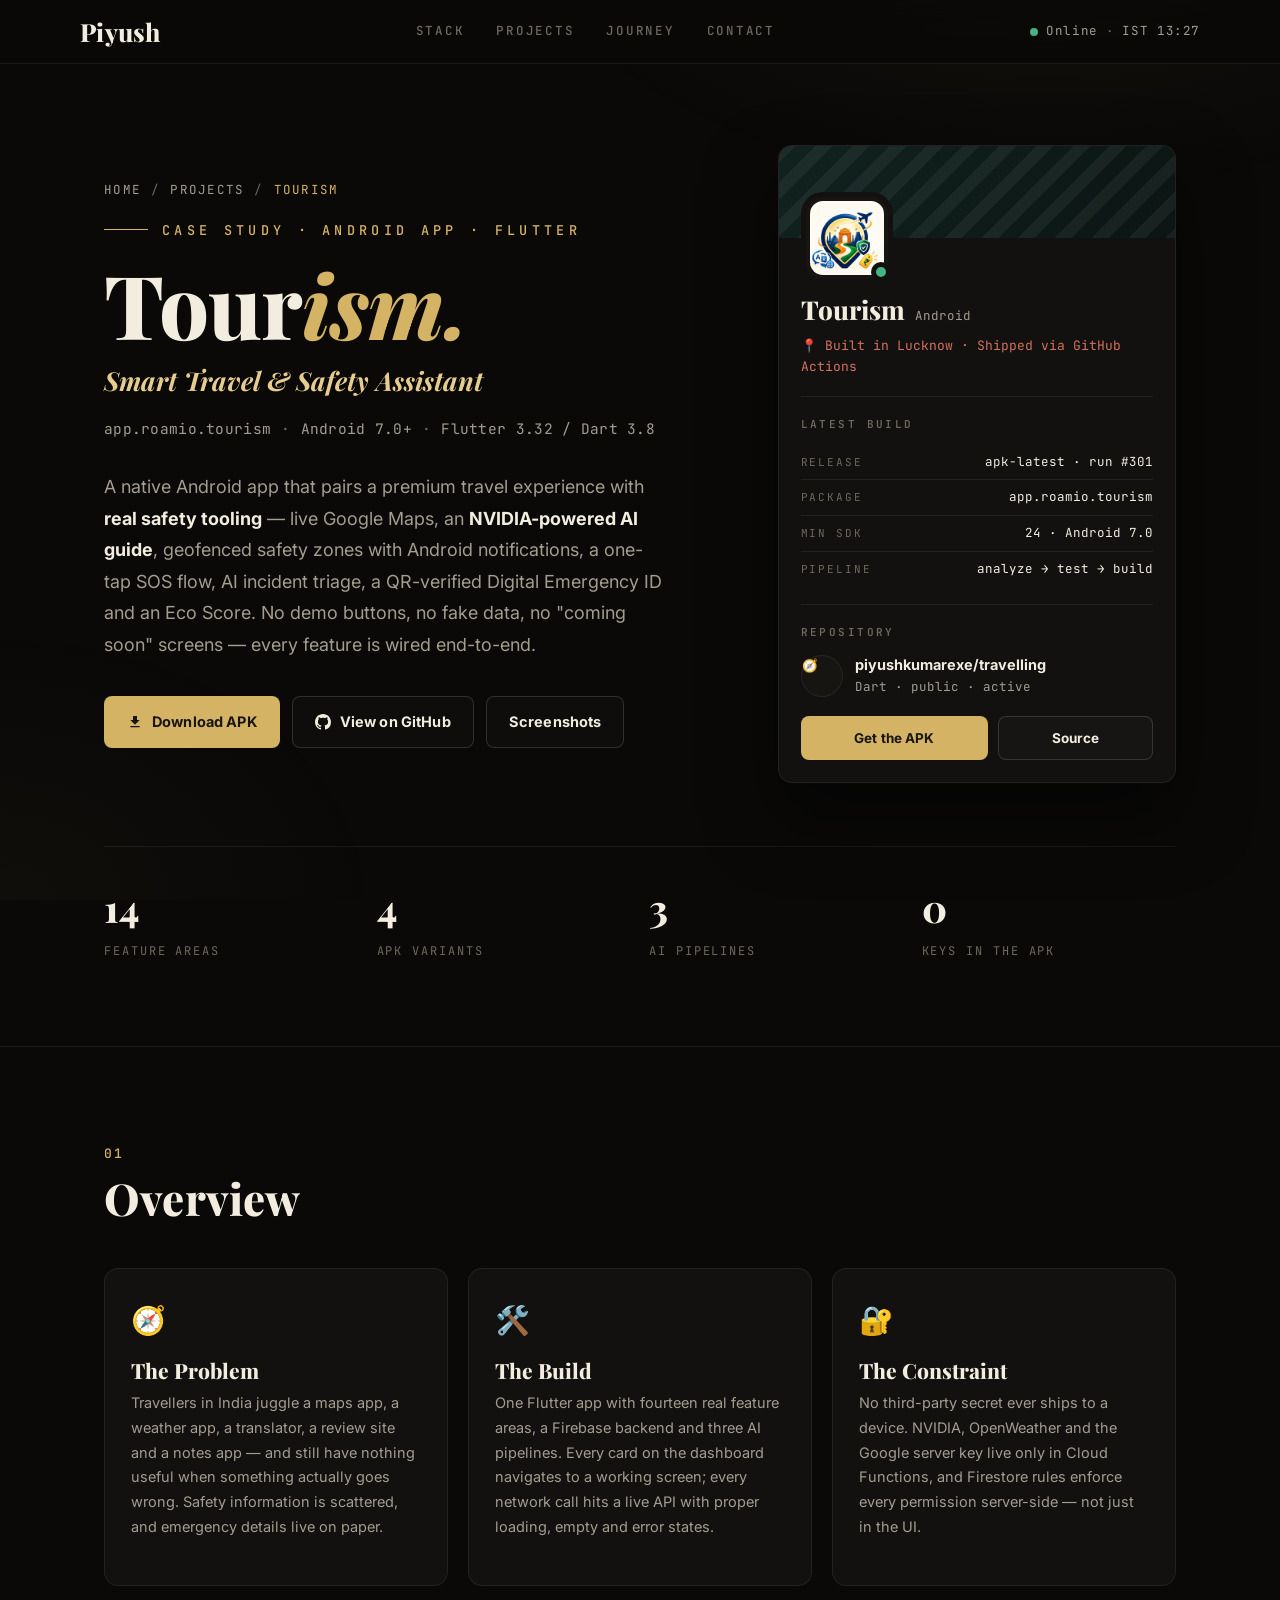
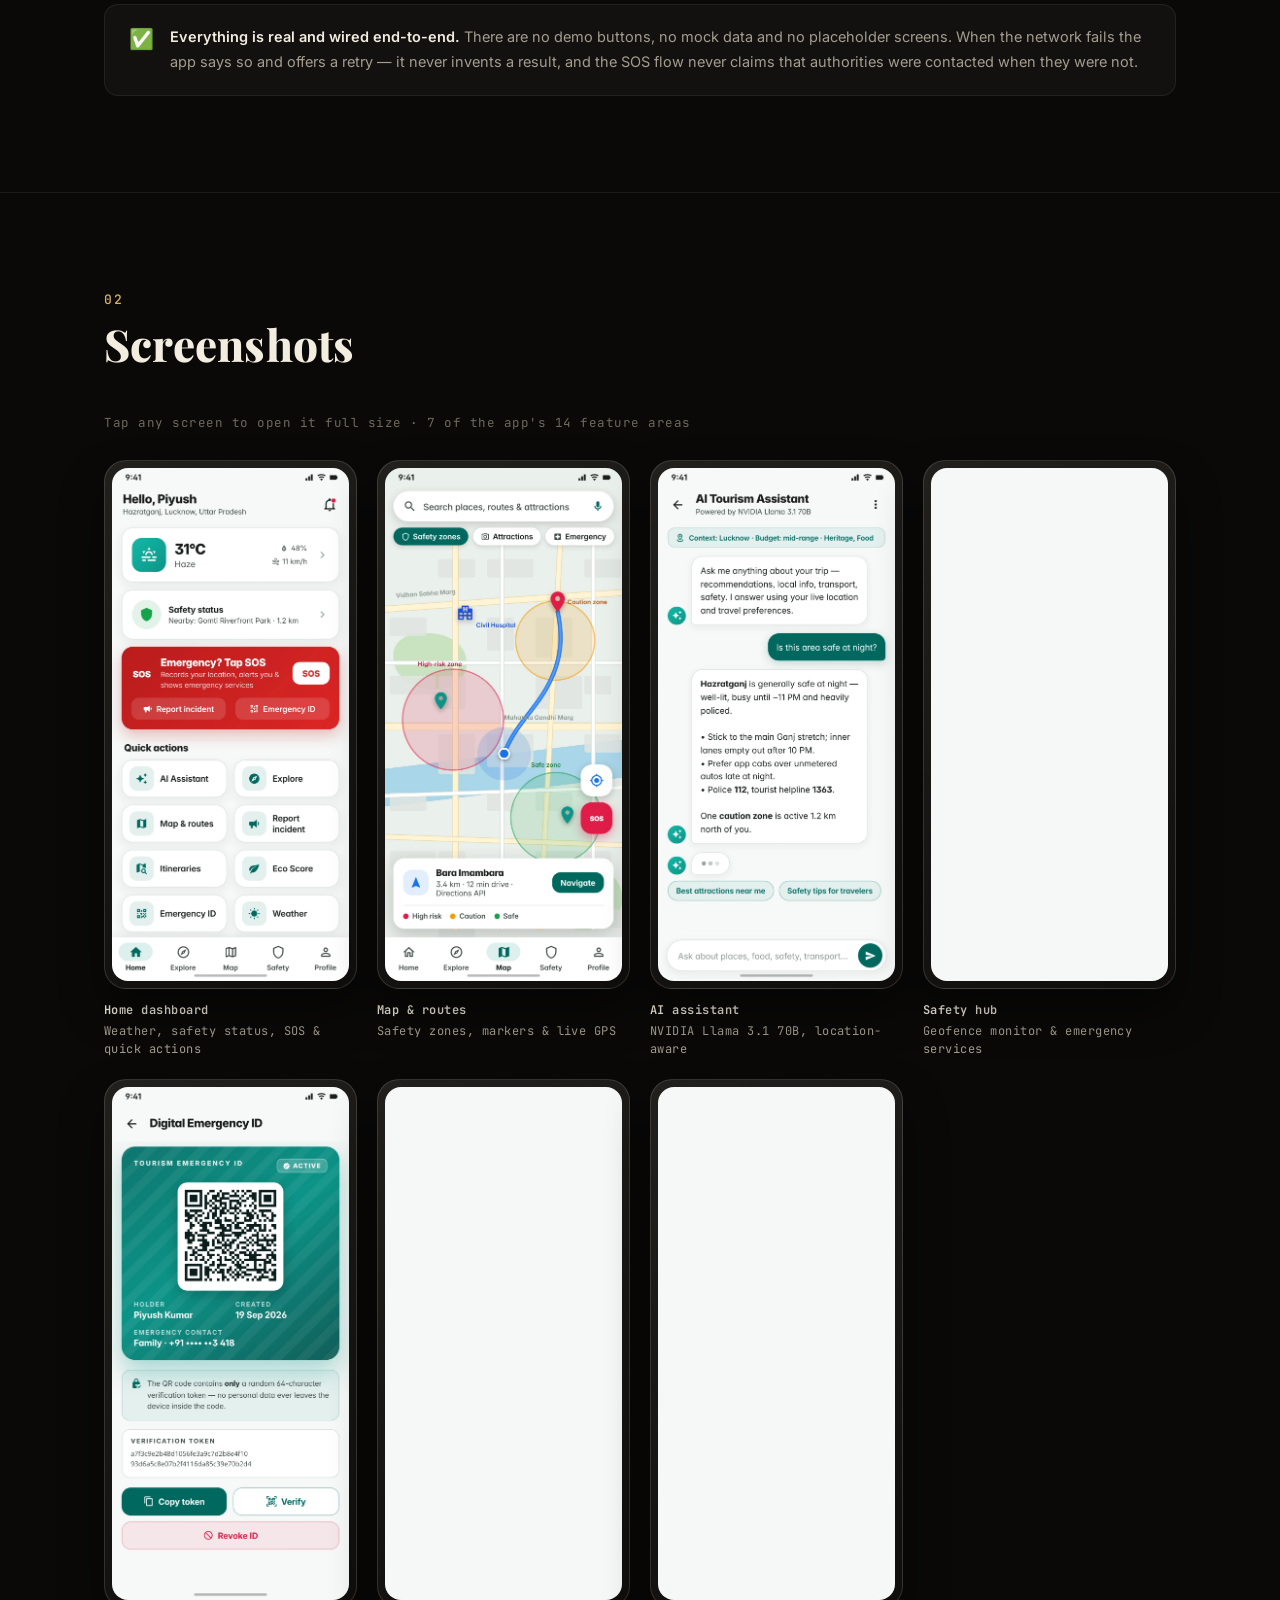
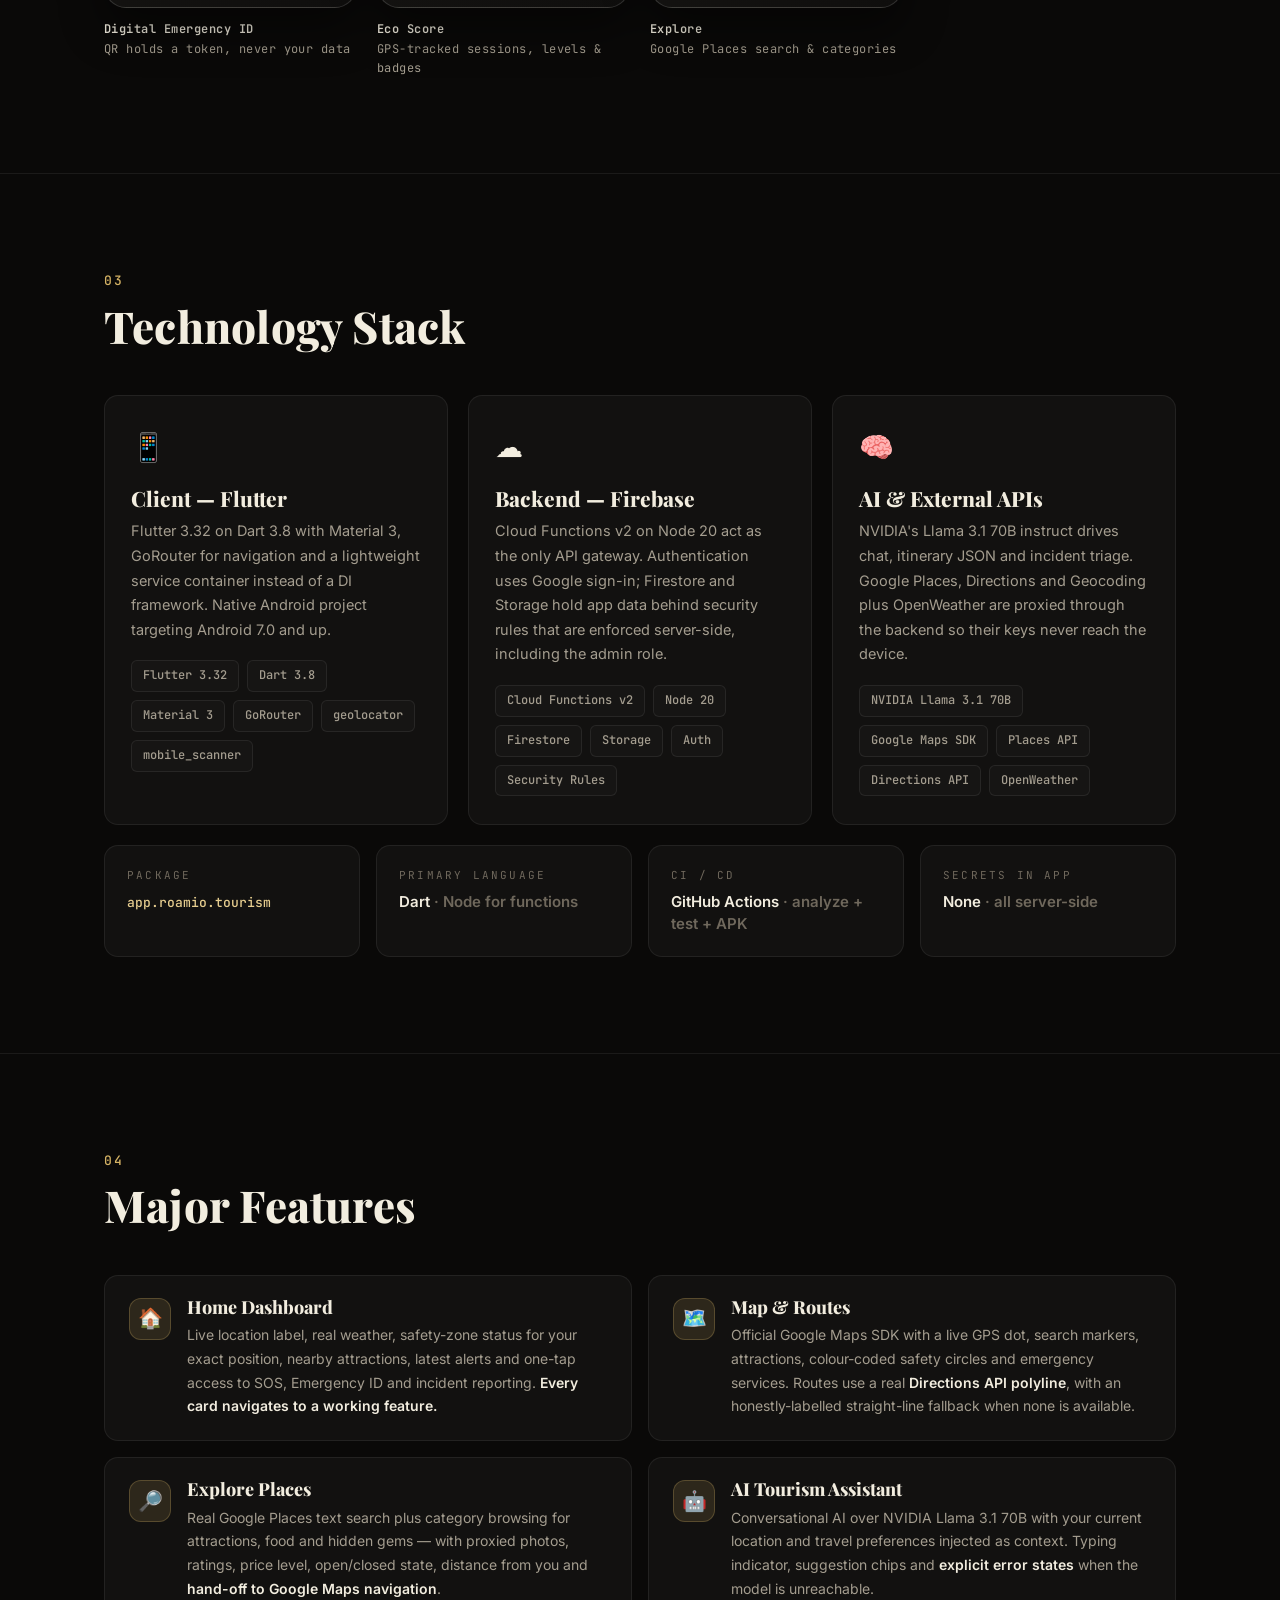
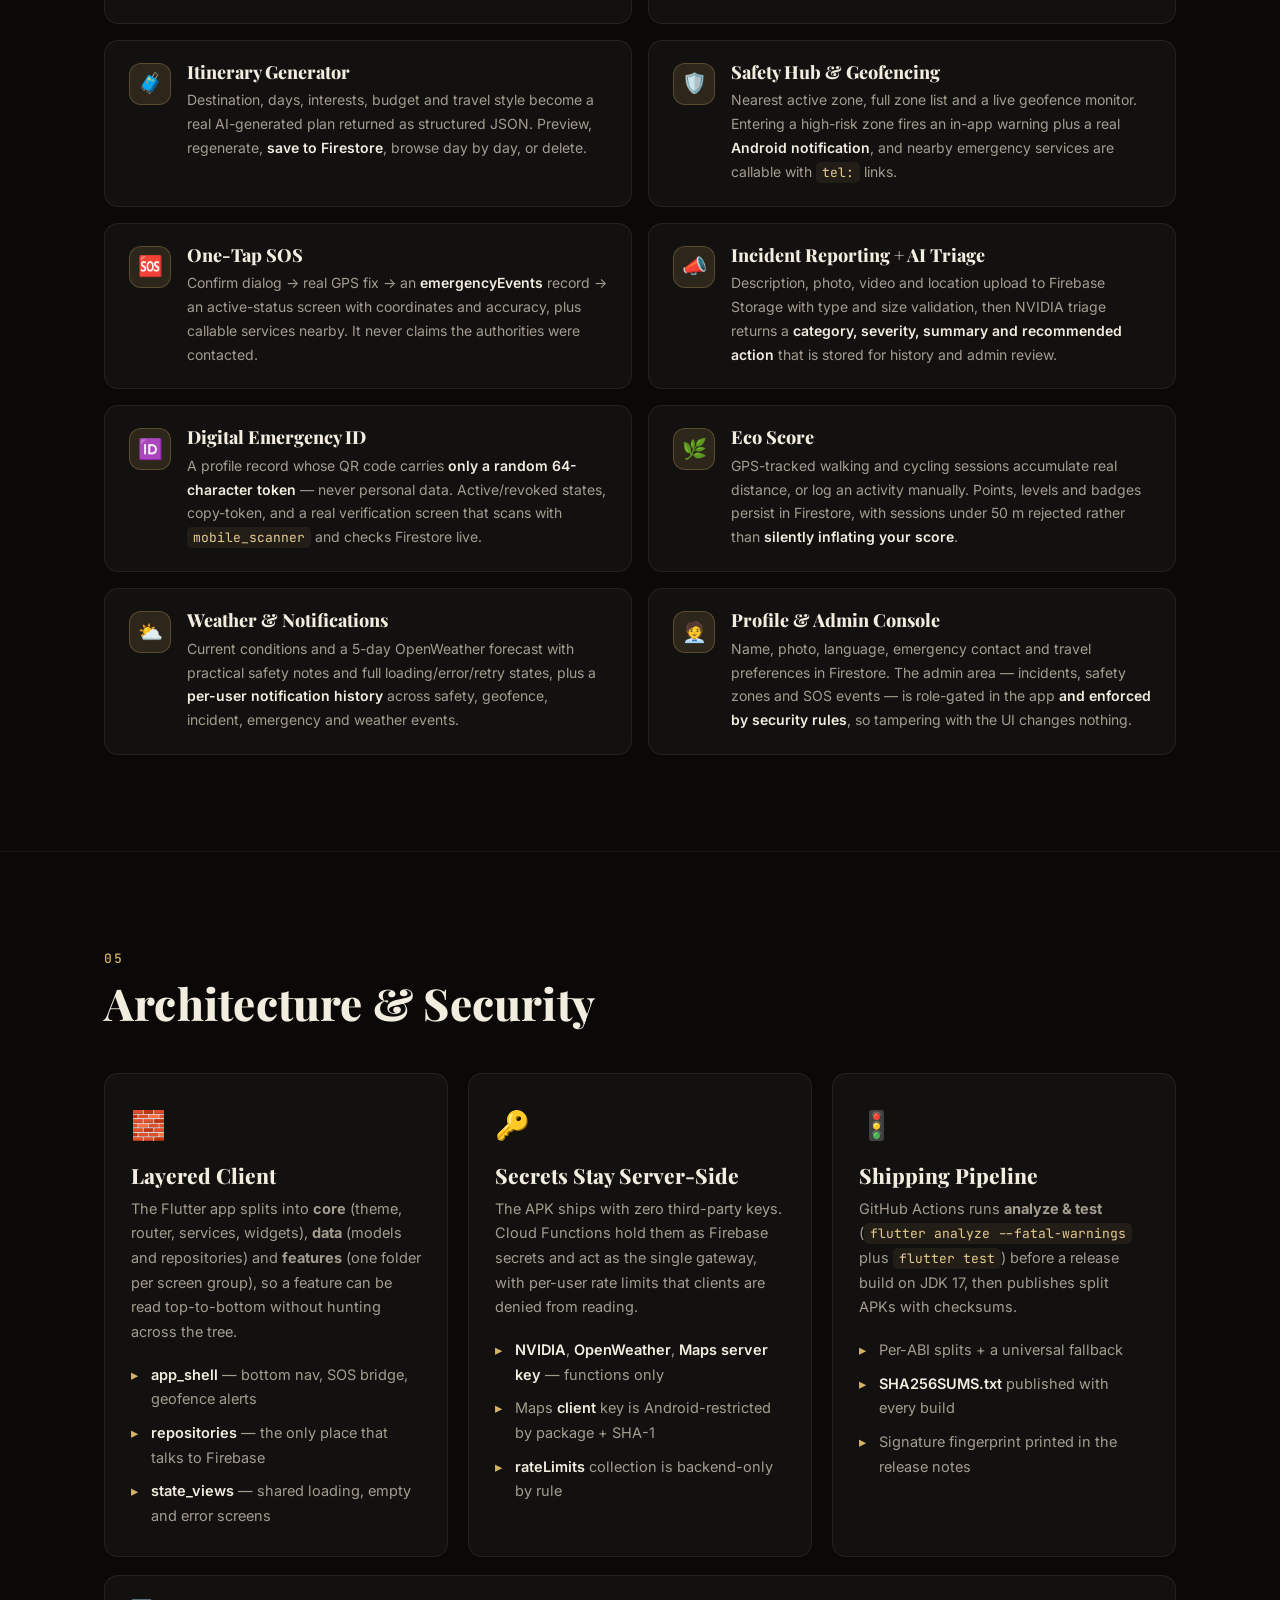
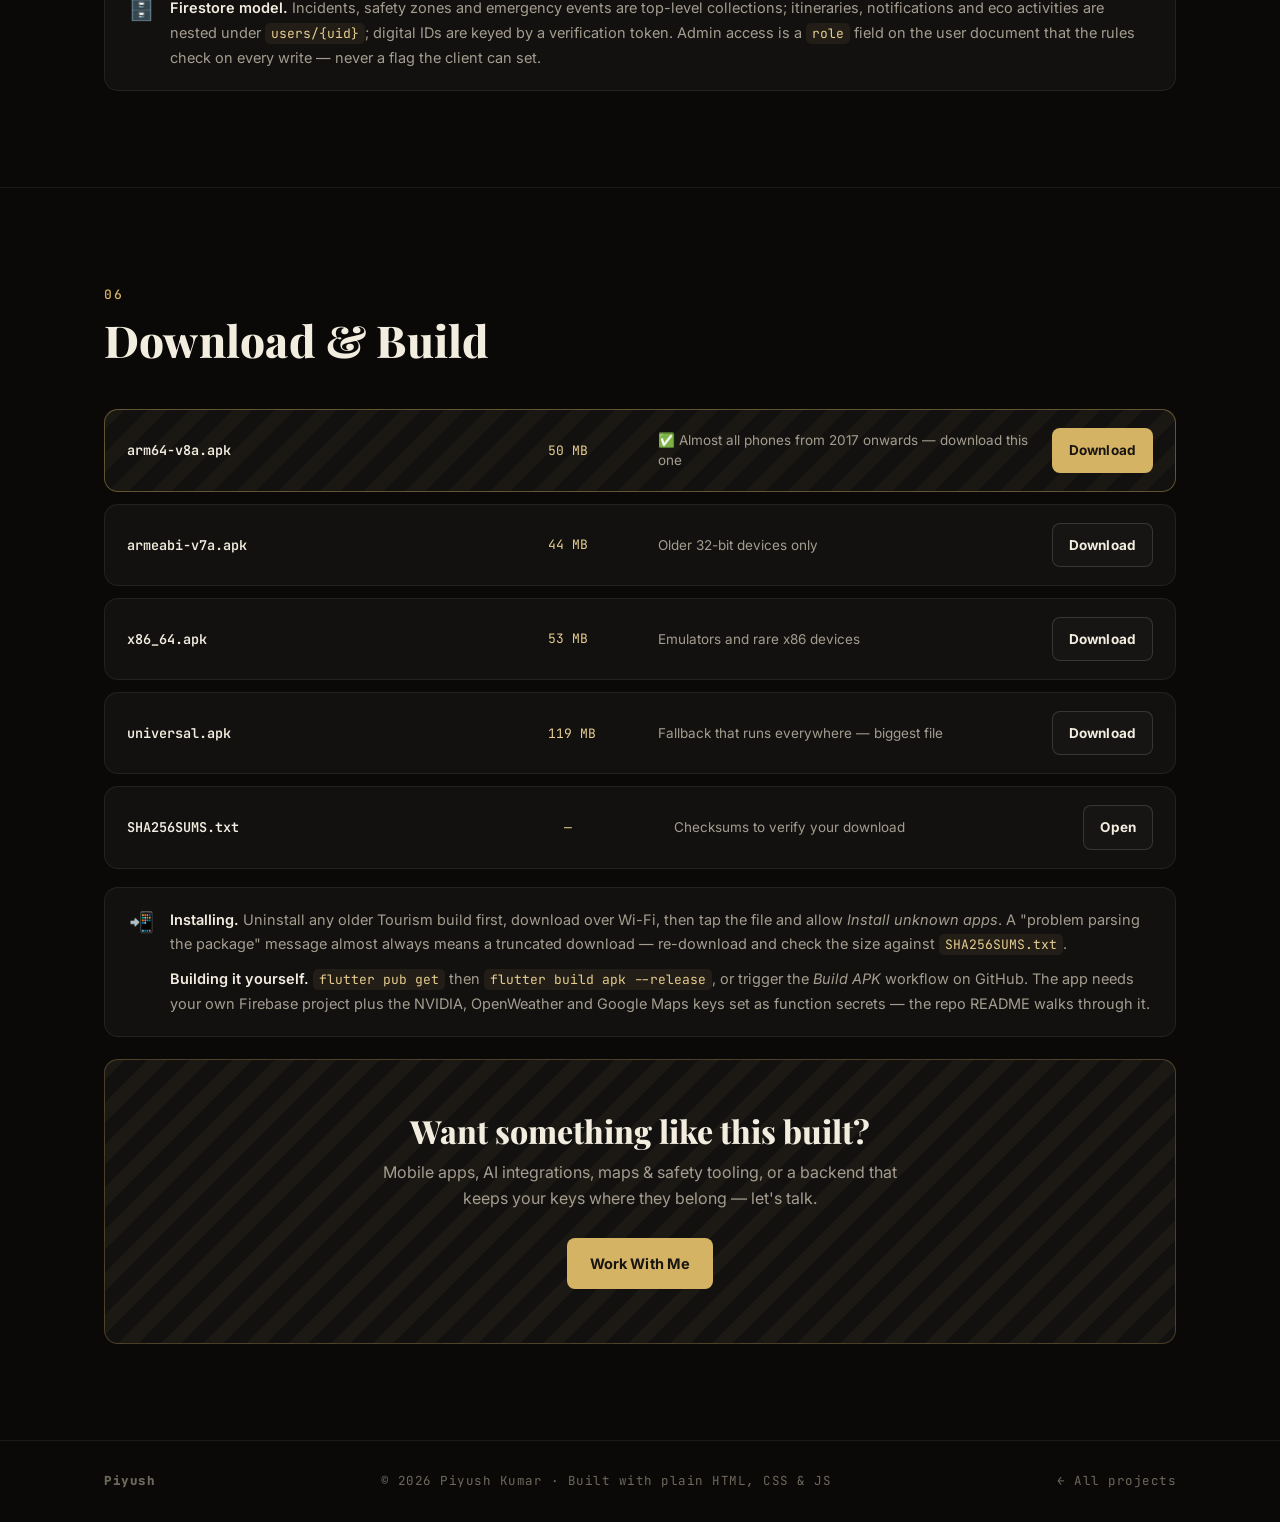
==== commit b7d19892: "Update portfolio stats and search visibility Co-authored-by: arena-agent <297053741+arena-agent@user" ====
--- a/projects/tourism.html
+++ b/projects/tourism.html
@@ -8,15 +8,15 @@
   <meta name="author" content="Piyush Kumar" />
   <meta name="robots" content="index, follow, max-image-preview:large, max-snippet:-1, max-video-preview:-1" />
   <meta name="theme-color" content="#0a0908" />
-  <link rel="canonical" href="https://piyushsdevportfolio.vercel.app/projects/tourism" />
+  <link rel="canonical" href="https://www.piyushsdevportfolio.dev/projects/tourism" />
   <!-- Open Graph / social sharing -->
   <meta property="og:title" content="Tourism — Smart Travel &amp; Safety Assistant" />
   <meta property="og:description" content="Flutter Android app: live maps, NVIDIA AI guide, geofenced safety zones, SOS, Digital Emergency ID and Eco Score." />
   <meta property="og:type" content="article" />
-  <meta property="og:url" content="https://piyushsdevportfolio.vercel.app/projects/tourism" />
-  <meta property="og:site_name" content="Piyush Kumar Portfolio" />
+  <meta property="og:url" content="https://www.piyushsdevportfolio.dev/projects/tourism" />
+  <meta property="og:site_name" content="Piyush's Portfolio" />
   <meta property="og:locale" content="en_IN" />
-  <meta property="og:image" content="https://piyushsdevportfolio.vercel.app/assets/tourism-banner.jpg" />
+  <meta property="og:image" content="https://www.piyushsdevportfolio.dev/assets/tourism-banner.jpg" />
   <meta property="og:image:alt" content="Tourism — Smart Travel &amp; Safety Assistant" />
   <meta property="og:image:type" content="image/jpeg" />
   <meta property="og:image:width" content="1400" />
@@ -24,7 +24,7 @@
   <meta name="twitter:card" content="summary_large_image" />
   <meta name="twitter:title" content="Tourism — Smart Travel &amp; Safety Assistant" />
   <meta name="twitter:description" content="Flutter Android app: live maps, NVIDIA AI guide, geofenced safety zones, SOS, Digital Emergency ID and Eco Score." />
-  <meta name="twitter:image" content="https://piyushsdevportfolio.vercel.app/assets/tourism-banner.jpg" />
+  <meta name="twitter:image" content="https://www.piyushsdevportfolio.dev/assets/tourism-banner.jpg" />
   <meta name="twitter:image:alt" content="Tourism — Smart Travel &amp; Safety Assistant" />
   <!-- Structured data for the app and the case-study page -->
   <script type="application/ld+json">
@@ -33,27 +33,27 @@
     "@graph": [
       {
         "@type": "SoftwareApplication",
-        "@id": "https://piyushsdevportfolio.vercel.app/projects/tourism#app",
+        "@id": "https://www.piyushsdevportfolio.dev/projects/tourism#app",
         "name": "Tourism",
         "alternateName": "Tourism — Smart Travel & Safety Assistant",
         "applicationCategory": "TravelApplication",
         "operatingSystem": "Android 7.0+",
         "softwareVersion": "apk-latest (build 301)",
-        "url": "https://piyushsdevportfolio.vercel.app/projects/tourism",
+        "url": "https://www.piyushsdevportfolio.dev/projects/tourism",
         "downloadUrl": "https://github.com/piyushkumarexe/travelling/releases/tag/apk-latest",
         "installUrl": "https://github.com/piyushkumarexe/travelling/releases/download/apk-latest/yatrawise-arm64-v8a.apk",
         "codeRepository": "https://github.com/piyushkumarexe/travelling",
         "programmingLanguage": ["Dart", "JavaScript"],
         "description": "A native Android tourism app built with Flutter: live Google Maps, an NVIDIA-powered AI travel assistant, geofenced safety zones with notifications, one-tap SOS, AI incident triage, a QR-verified Digital Emergency ID and an Eco Score.",
-        "image": "https://piyushsdevportfolio.vercel.app/assets/tourism-banner.jpg",
+        "image": "https://www.piyushsdevportfolio.dev/assets/tourism-banner.jpg",
         "offers": { "@type": "Offer", "price": "0", "priceCurrency": "INR" },
-        "author": { "@id": "https://piyushsdevportfolio.vercel.app/#piyush-kumar" }
+        "author": { "@id": "https://www.piyushsdevportfolio.dev/#piyush-kumar" }
       },
       {
         "@type": "BreadcrumbList",
         "itemListElement": [
-          { "@type": "ListItem", "position": 1, "name": "Home", "item": "https://piyushsdevportfolio.vercel.app/" },
-          { "@type": "ListItem", "position": 2, "name": "Projects", "item": "https://piyushsdevportfolio.vercel.app/#projects" },
+          { "@type": "ListItem", "position": 1, "name": "Home", "item": "https://www.piyushsdevportfolio.dev/" },
+          { "@type": "ListItem", "position": 2, "name": "Projects", "item": "https://www.piyushsdevportfolio.dev/#projects" },
           { "@type": "ListItem", "position": 3, "name": "Tourism" }
         ]
       }
@@ -61,14 +61,16 @@
   }
   </script>
 
-  <!-- Favicon (inline SVG) -->
-  <link rel="icon" href="data:image/svg+xml,%3Csvg xmlns='http://www.w3.org/2000/svg' viewBox='0 0 64 64'%3E%3Crect width='64' height='64' rx='14' fill='%230a0908'/%3E%3Ctext x='32' y='44' font-family='Georgia,serif' font-weight='800' font-size='30' fill='%23d5b364' text-anchor='middle'%3EP%3C/text%3E%3C/svg%3E" />
+  <!-- Crawlable, stable favicon URL -->
+  <link rel="icon" href="/assets/favicon.svg" type="image/svg+xml" sizes="any" />
+  <link rel="icon" href="/assets/favicon.png" type="image/png" sizes="48x48" />
 
   <!-- Fonts: Playfair Display (serif display) + Inter (body) + JetBrains Mono (labels) -->
   <link rel="preconnect" href="https://fonts.googleapis.com" />
   <link rel="preconnect" href="https://fonts.gstatic.com" crossorigin />
   <link href="https://fonts.googleapis.com/css2?family=Playfair+Display:ital,wght@0,500;0,700;0,800;0,900;1,700;1,800&family=Inter:wght@400;500;600;700;800&family=JetBrains+Mono:ital,wght@0,400;0,500;0,600;1,400&display=swap" rel="stylesheet" />
 
+  <noscript><style>.loader { display: none; }</style></noscript>
   <link rel="stylesheet" href="../css/style.css" />
 </head>
 <body>
@@ -87,15 +89,15 @@
        NAVBAR
        ============================================================ -->
   <header class="nav" id="nav">
-    <a class="nav__brand" href="../index.html" aria-label="Piyush Kumar — home">
+    <a class="nav__brand" href="/" aria-label="Piyush Kumar — home">
       <span class="nav__brand-serif">Piyush</span>
     </a>
 
     <nav class="nav__links" id="navLinks" aria-label="Primary">
-      <a href="../index.html#skills">Stack</a>
-      <a href="../index.html#projects">Projects</a>
-      <a href="../index.html#journey">Journey</a>
-      <a href="../index.html#contact">Contact</a>
+      <a href="/#skills">Stack</a>
+      <a href="/#projects">Projects</a>
+      <a href="/#journey">Journey</a>
+      <a href="/#contact">Contact</a>
     </nav>
 
     <div class="nav__actions">
@@ -119,9 +121,9 @@
       <div class="container hero__inner">
         <div class="hero__content">
           <nav class="crumbs" aria-label="Breadcrumb">
-            <a href="../index.html">Home</a>
+            <a href="/">Home</a>
             <span aria-hidden="true">/</span>
-            <a href="../index.html#projects">Projects</a>
+            <a href="/#projects">Projects</a>
             <span aria-hidden="true">/</span>
             <span aria-current="page">Tourism</span>
           </nav>
@@ -726,7 +728,7 @@
     <div class="container footer__inner">
       <span class="footer__brand">Piyush</span>
       <span>© 2026 Piyush Kumar · Built with plain HTML, CSS &amp; JS</span>
-      <a href="../index.html#projects" class="footer__top">← All projects</a>
+      <a href="/#projects" class="footer__top">← All projects</a>
     </div>
   </footer>
 
--- a/css/style.css
+++ b/css/style.css
@@ -402,6 +402,7 @@
 .footer__inner { display: flex; flex-wrap: wrap; align-items: center; justify-content: space-between; gap: 12px; }
 .footer__brand { font-family: var(--serif); font-size: 20px; font-weight: 800; }
 .footer__inner > span, .footer__inner > a { color: var(--dim); font-family: var(--mono); font-size: 12.5px; letter-spacing: 0.04em; }
+.footer__privacy { flex: 1 1 100%; max-width: 900px; margin: 0; color: var(--dim); font-family: var(--mono); font-size: 12px; line-height: 1.6; }
 .footer__top:hover { color: var(--gold-soft); }
 
 /* ---------- Presence status colors (set by js via Lanyard) ---------- */
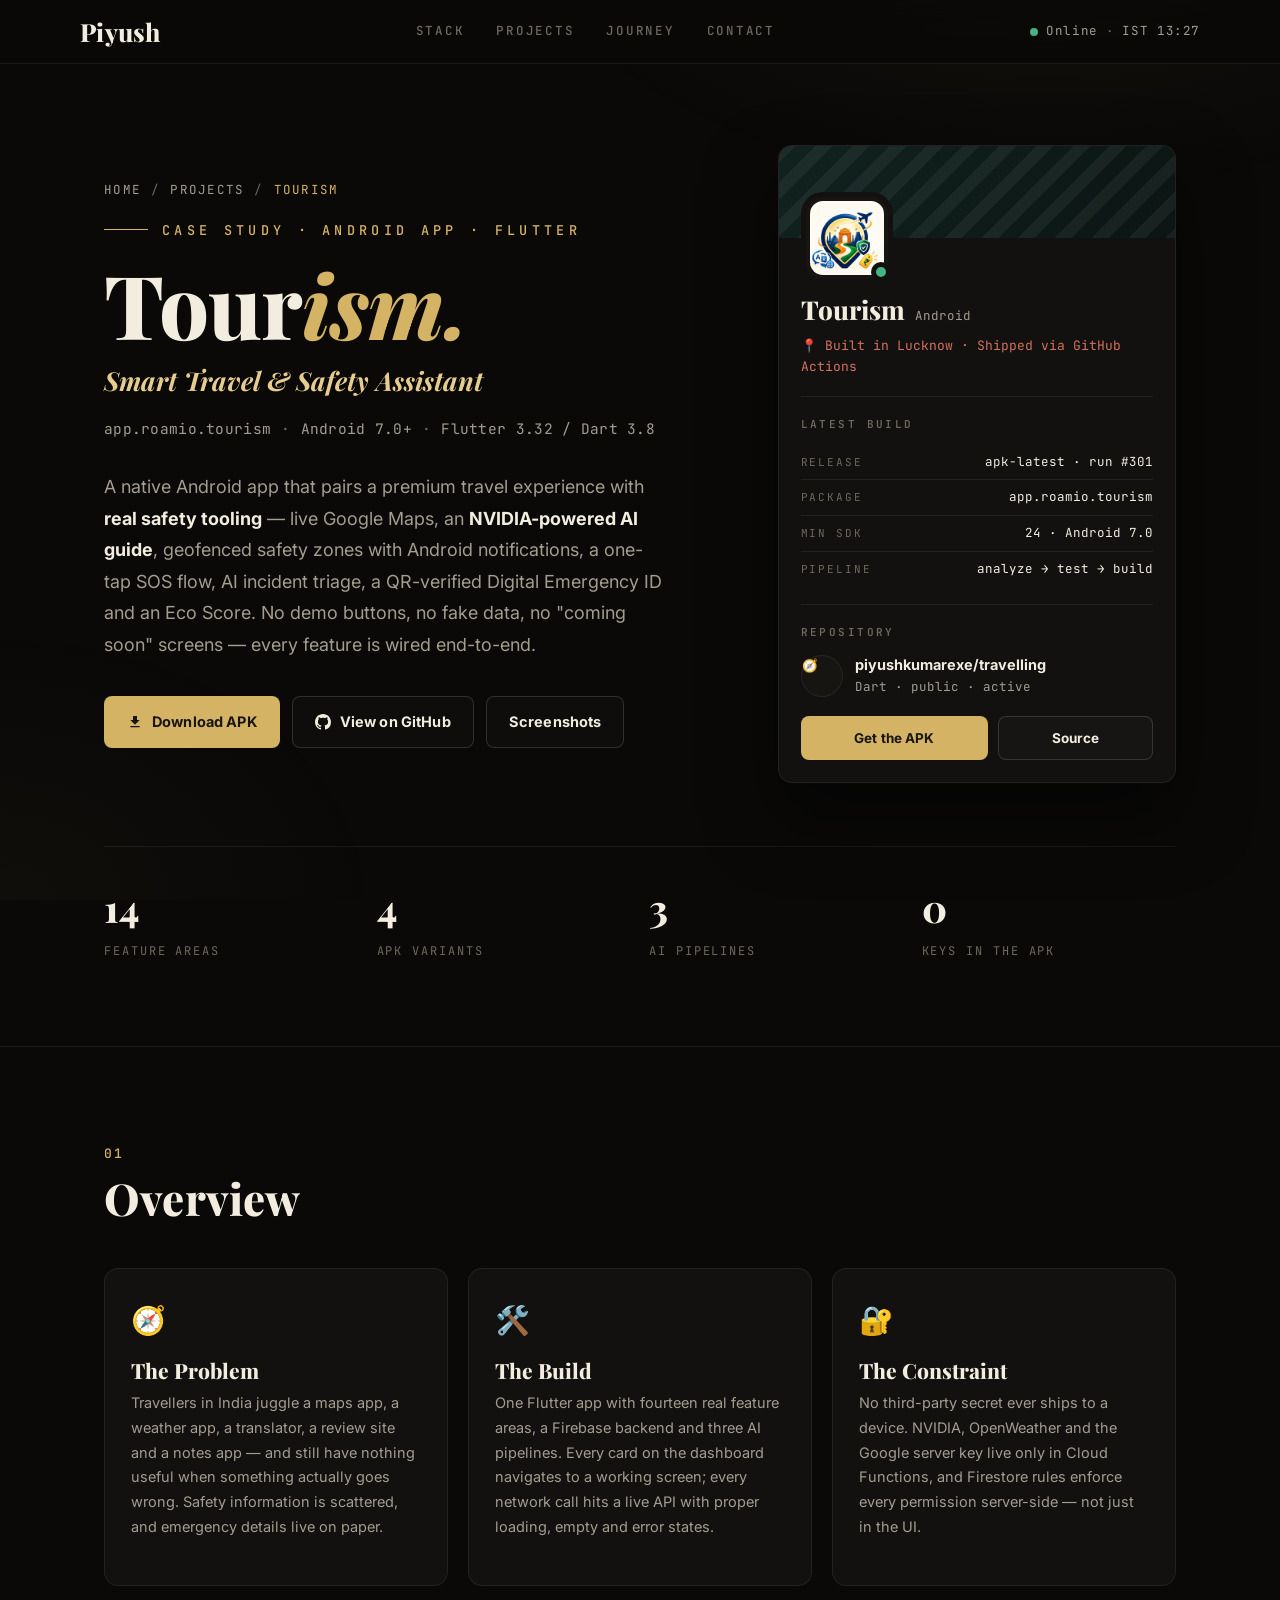
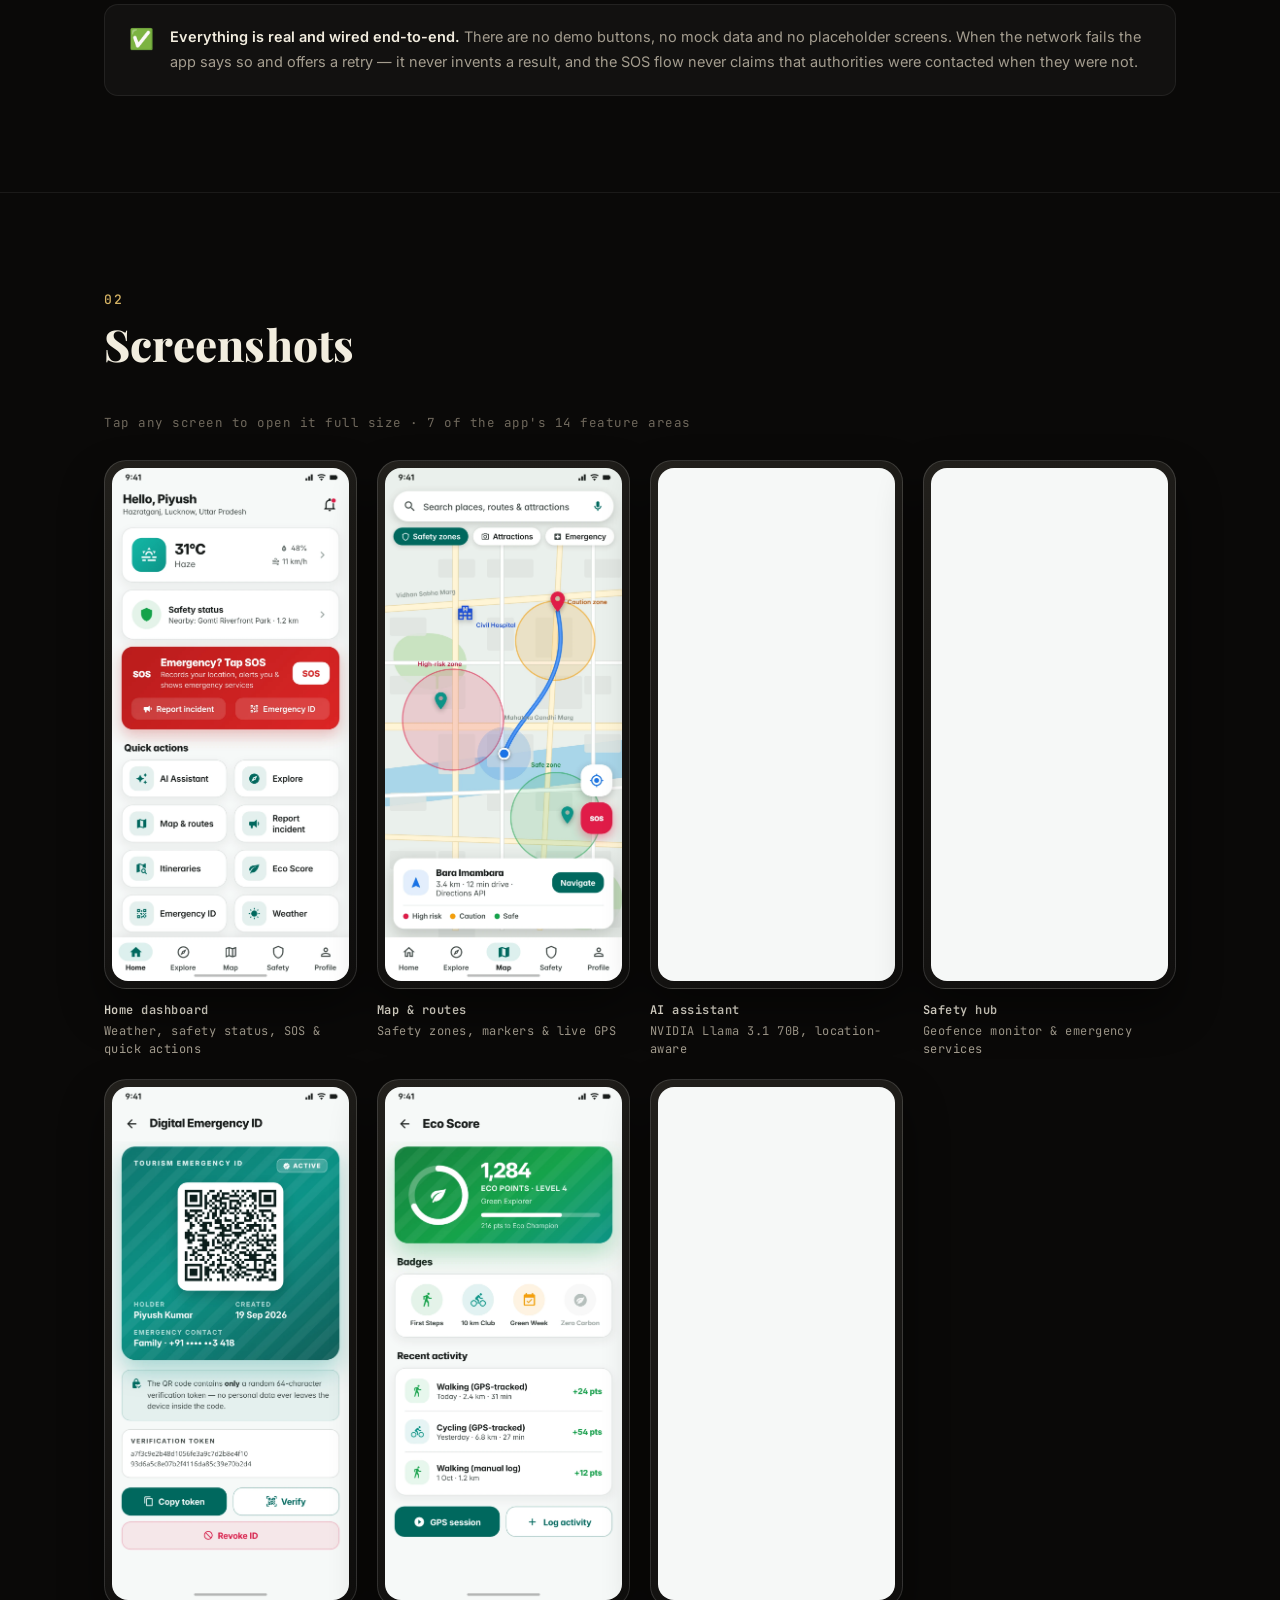
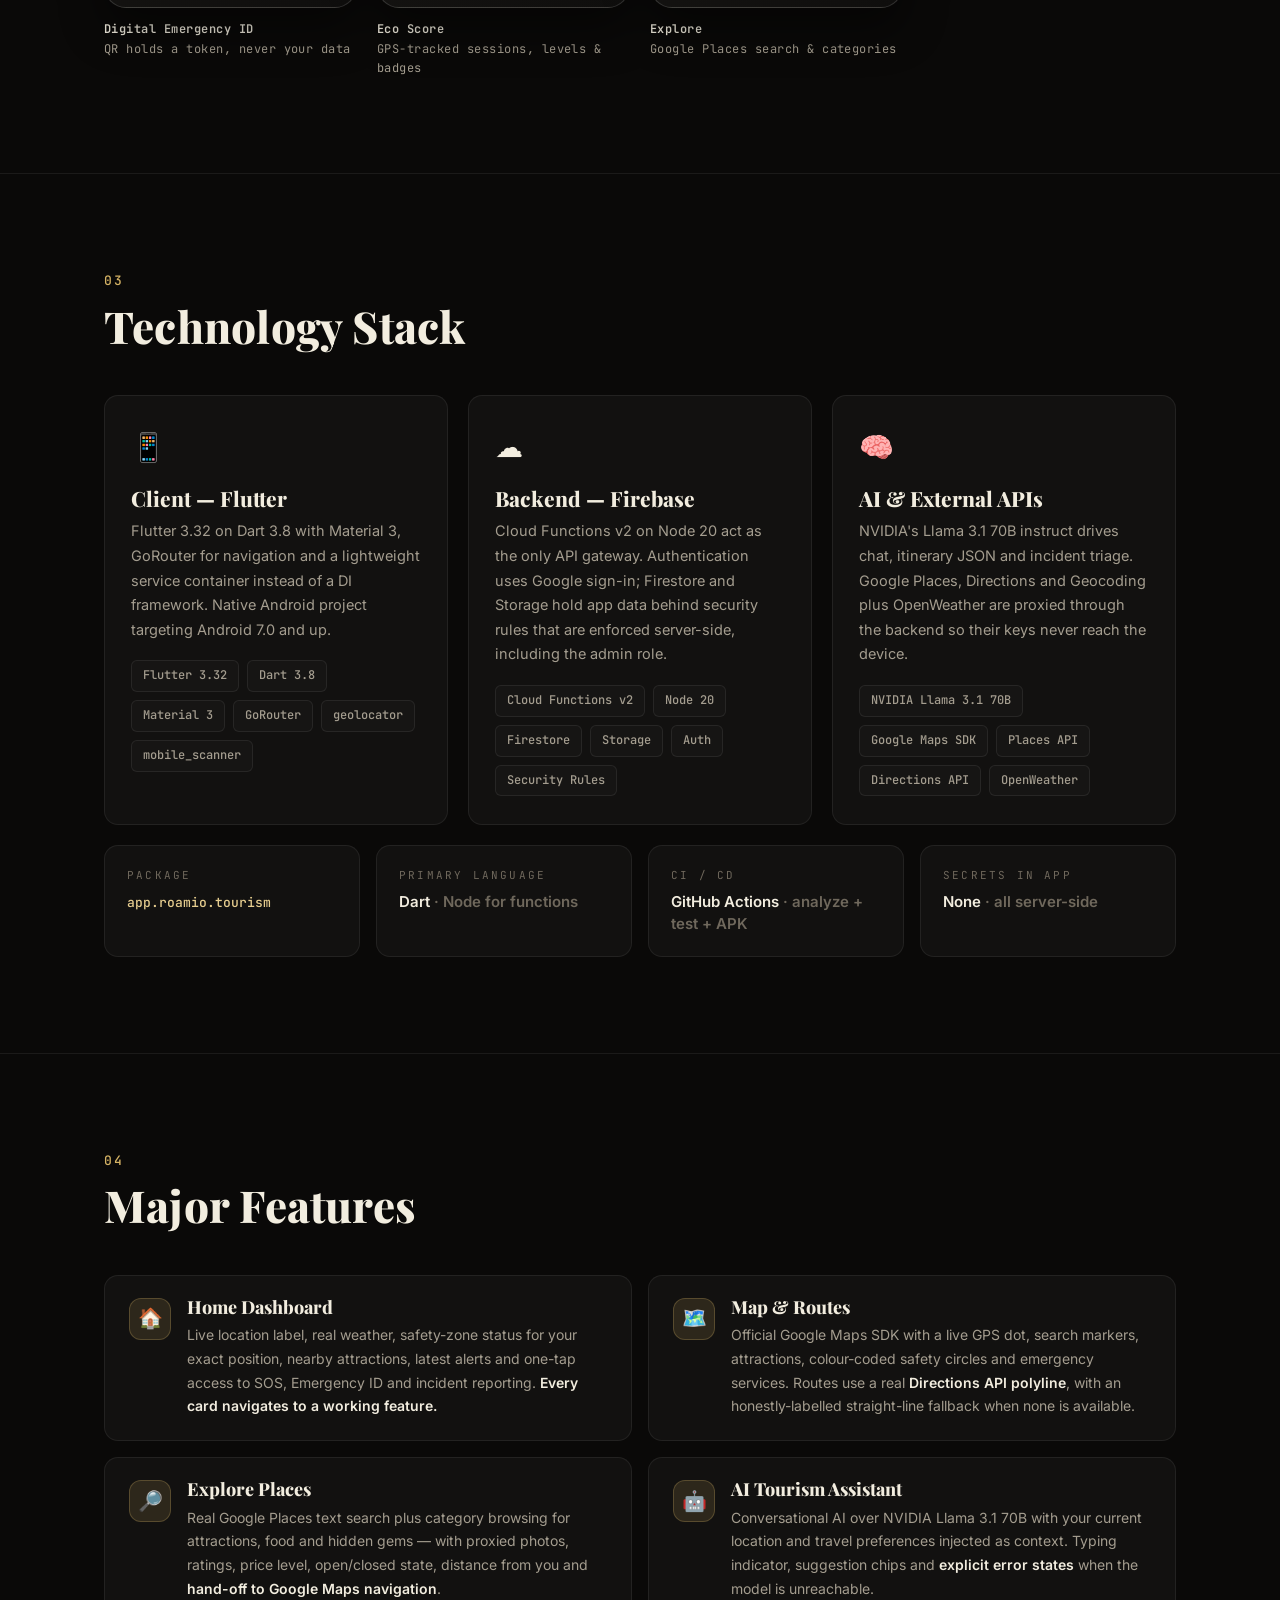
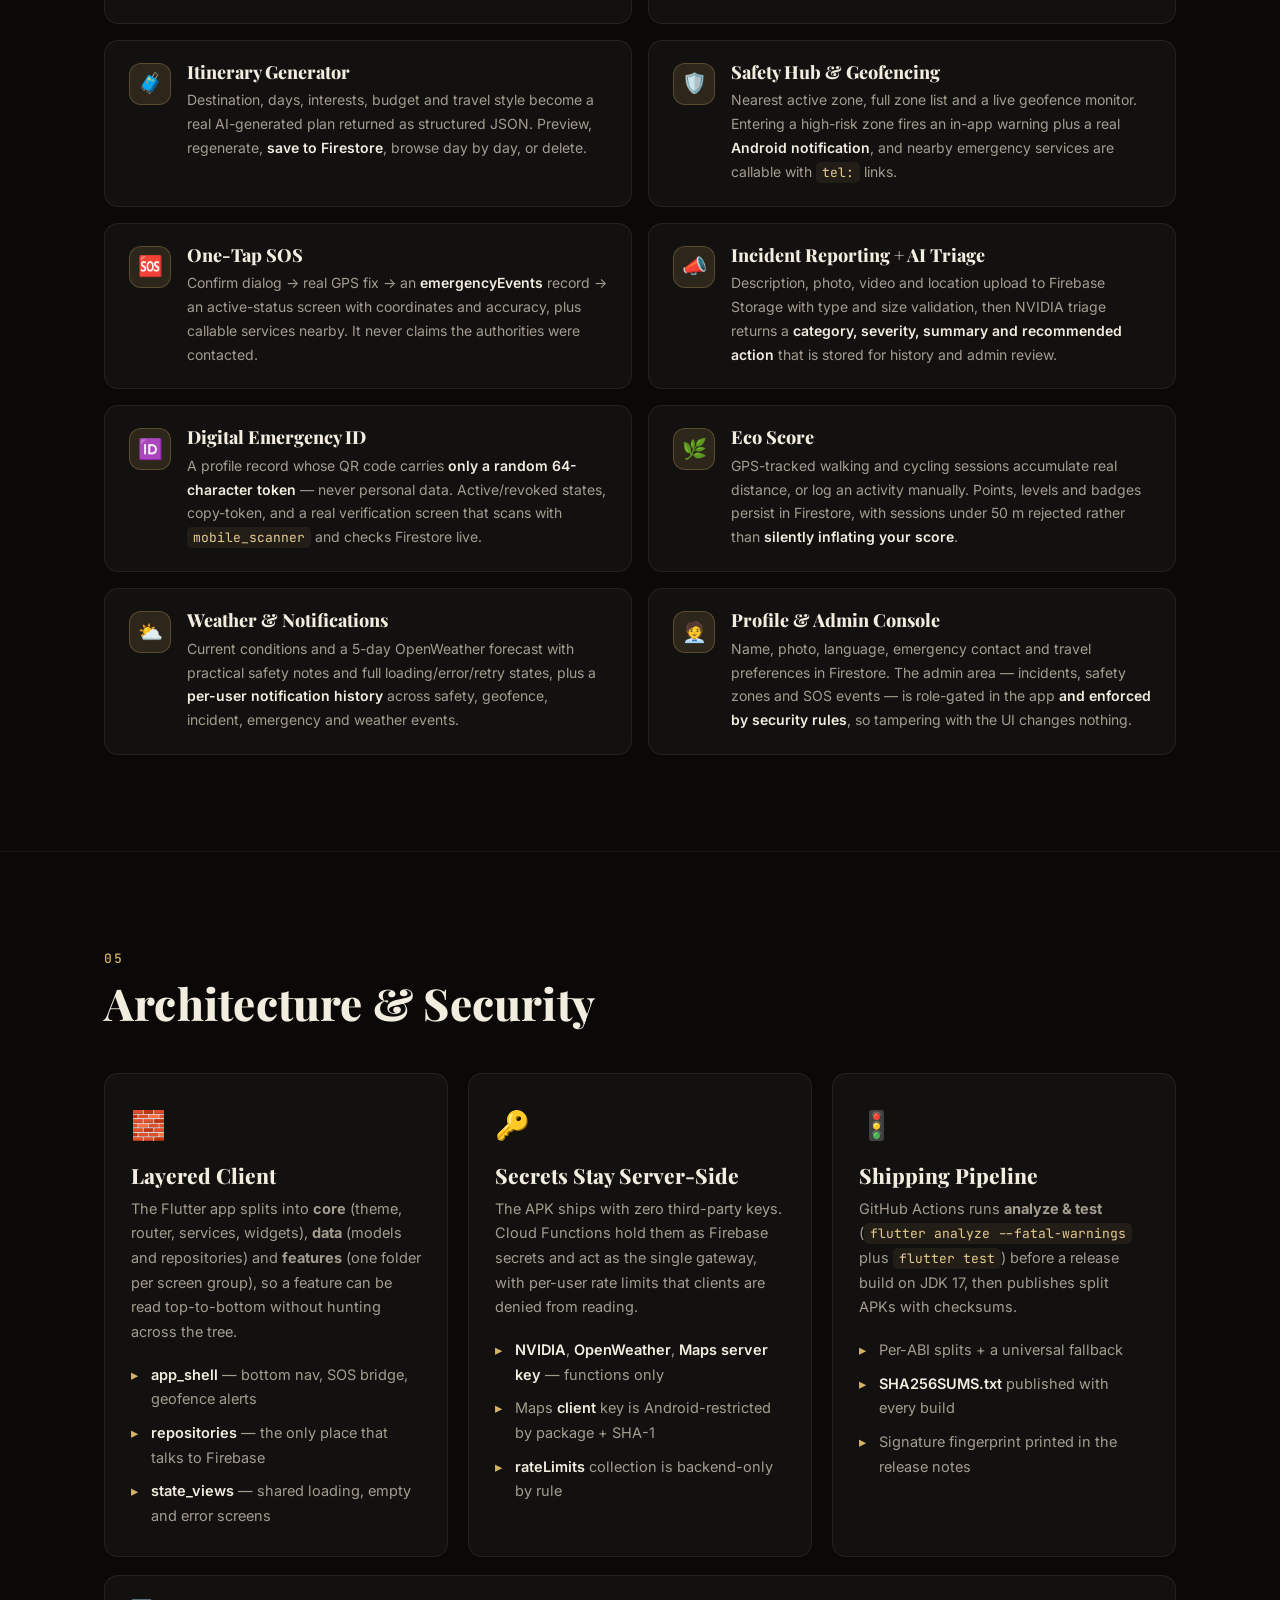
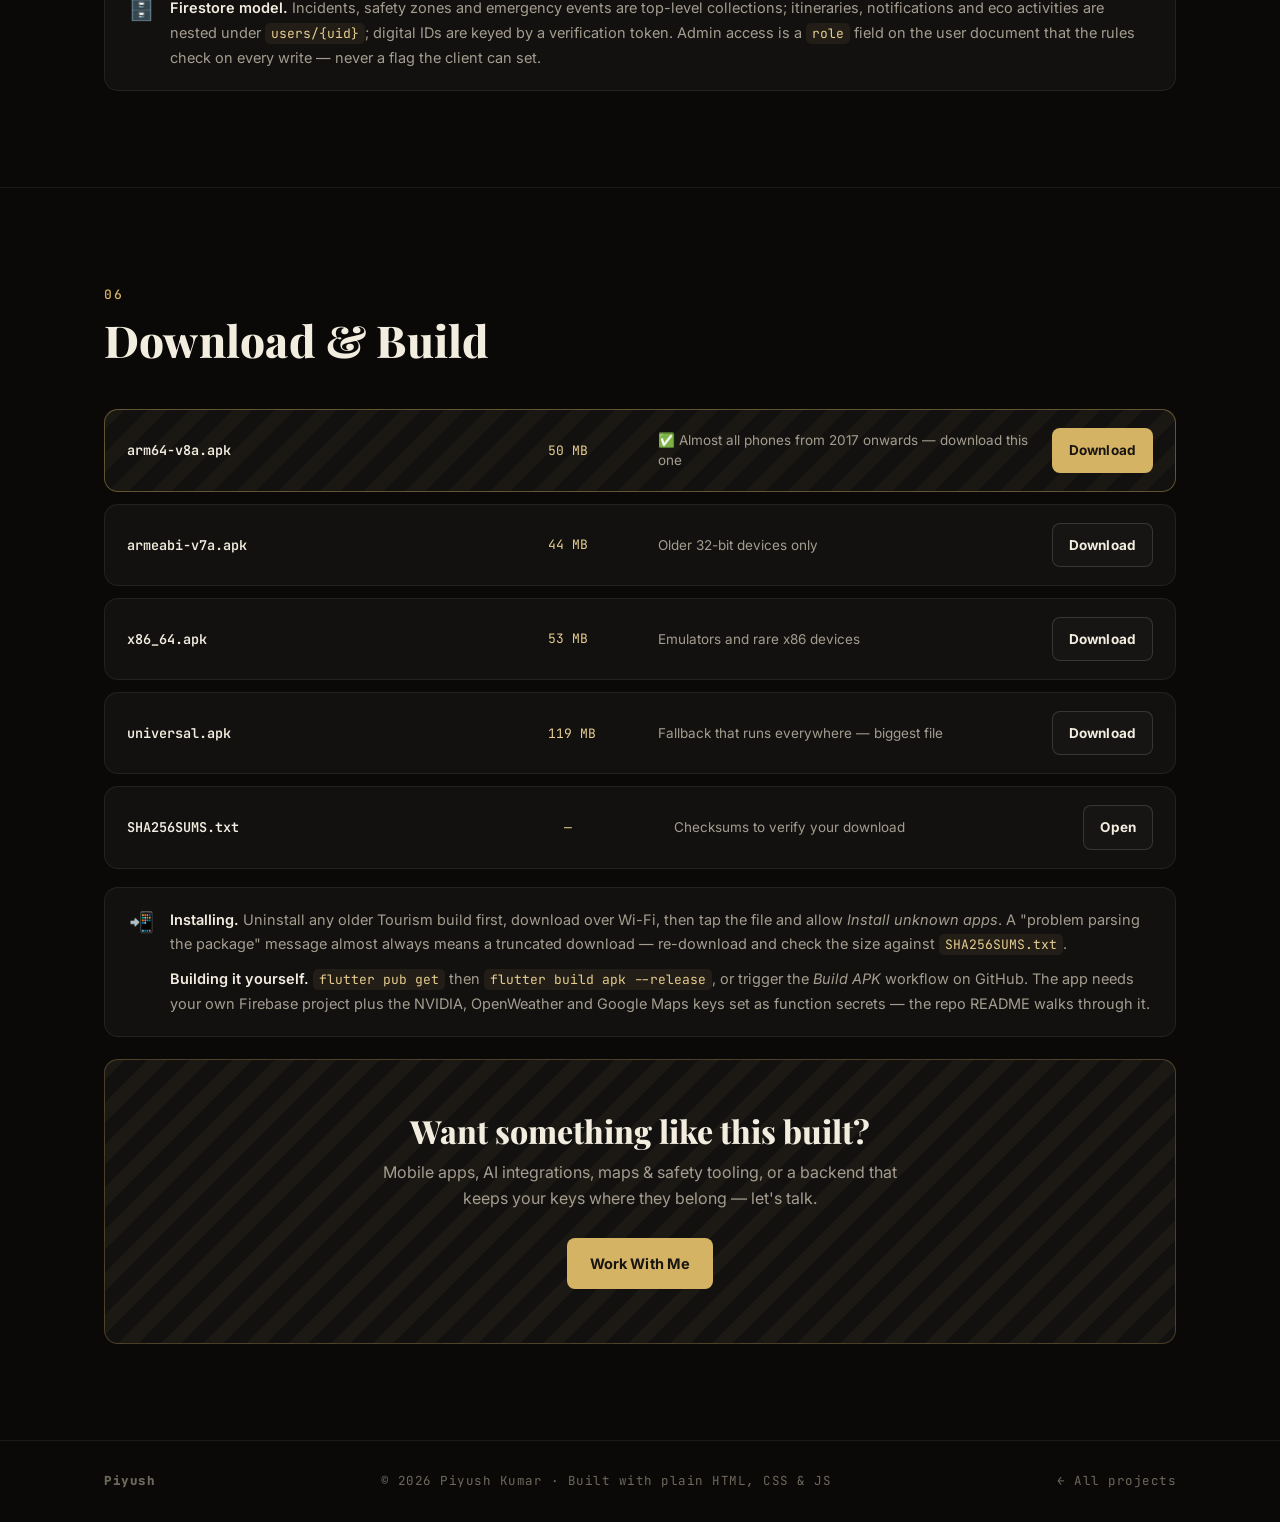
==== commit 954ac763: "Add gold portfolio favicon Co-authored-by: arena-agent <297053741+arena-agent@users.noreply.github.c" ====
--- a/projects/tourism.html
+++ b/projects/tourism.html
@@ -62,8 +62,8 @@
   </script>
 
   <!-- Crawlable, stable favicon URL -->
-  <link rel="icon" href="/assets/favicon.svg" type="image/svg+xml" sizes="any" />
-  <link rel="icon" href="/assets/favicon.png" type="image/png" sizes="48x48" />
+  <link rel="icon" href="/assets/portfolio-icon.svg" type="image/svg+xml" sizes="any" />
+  <link rel="icon" href="/assets/portfolio-icon.png" type="image/png" sizes="192x192" />
 
   <!-- Fonts: Playfair Display (serif display) + Inter (body) + JetBrains Mono (labels) -->
   <link rel="preconnect" href="https://fonts.googleapis.com" />
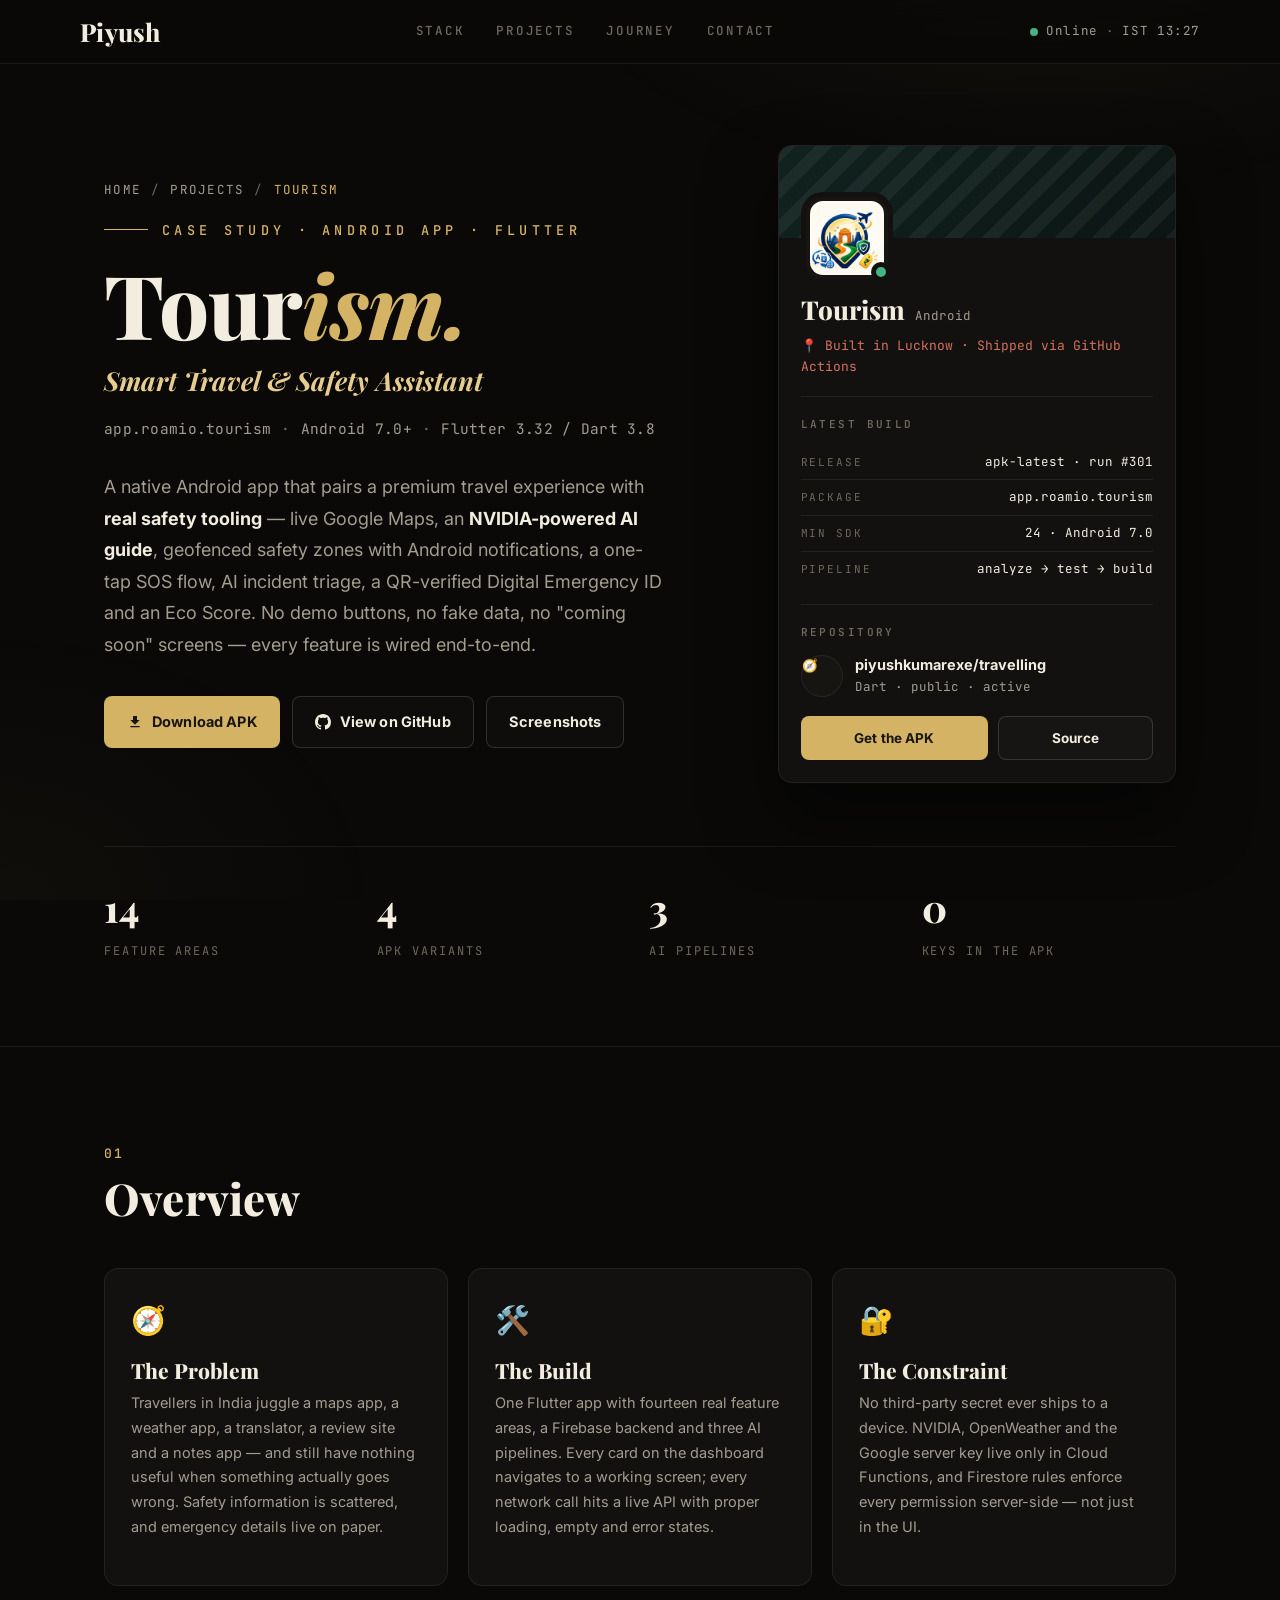
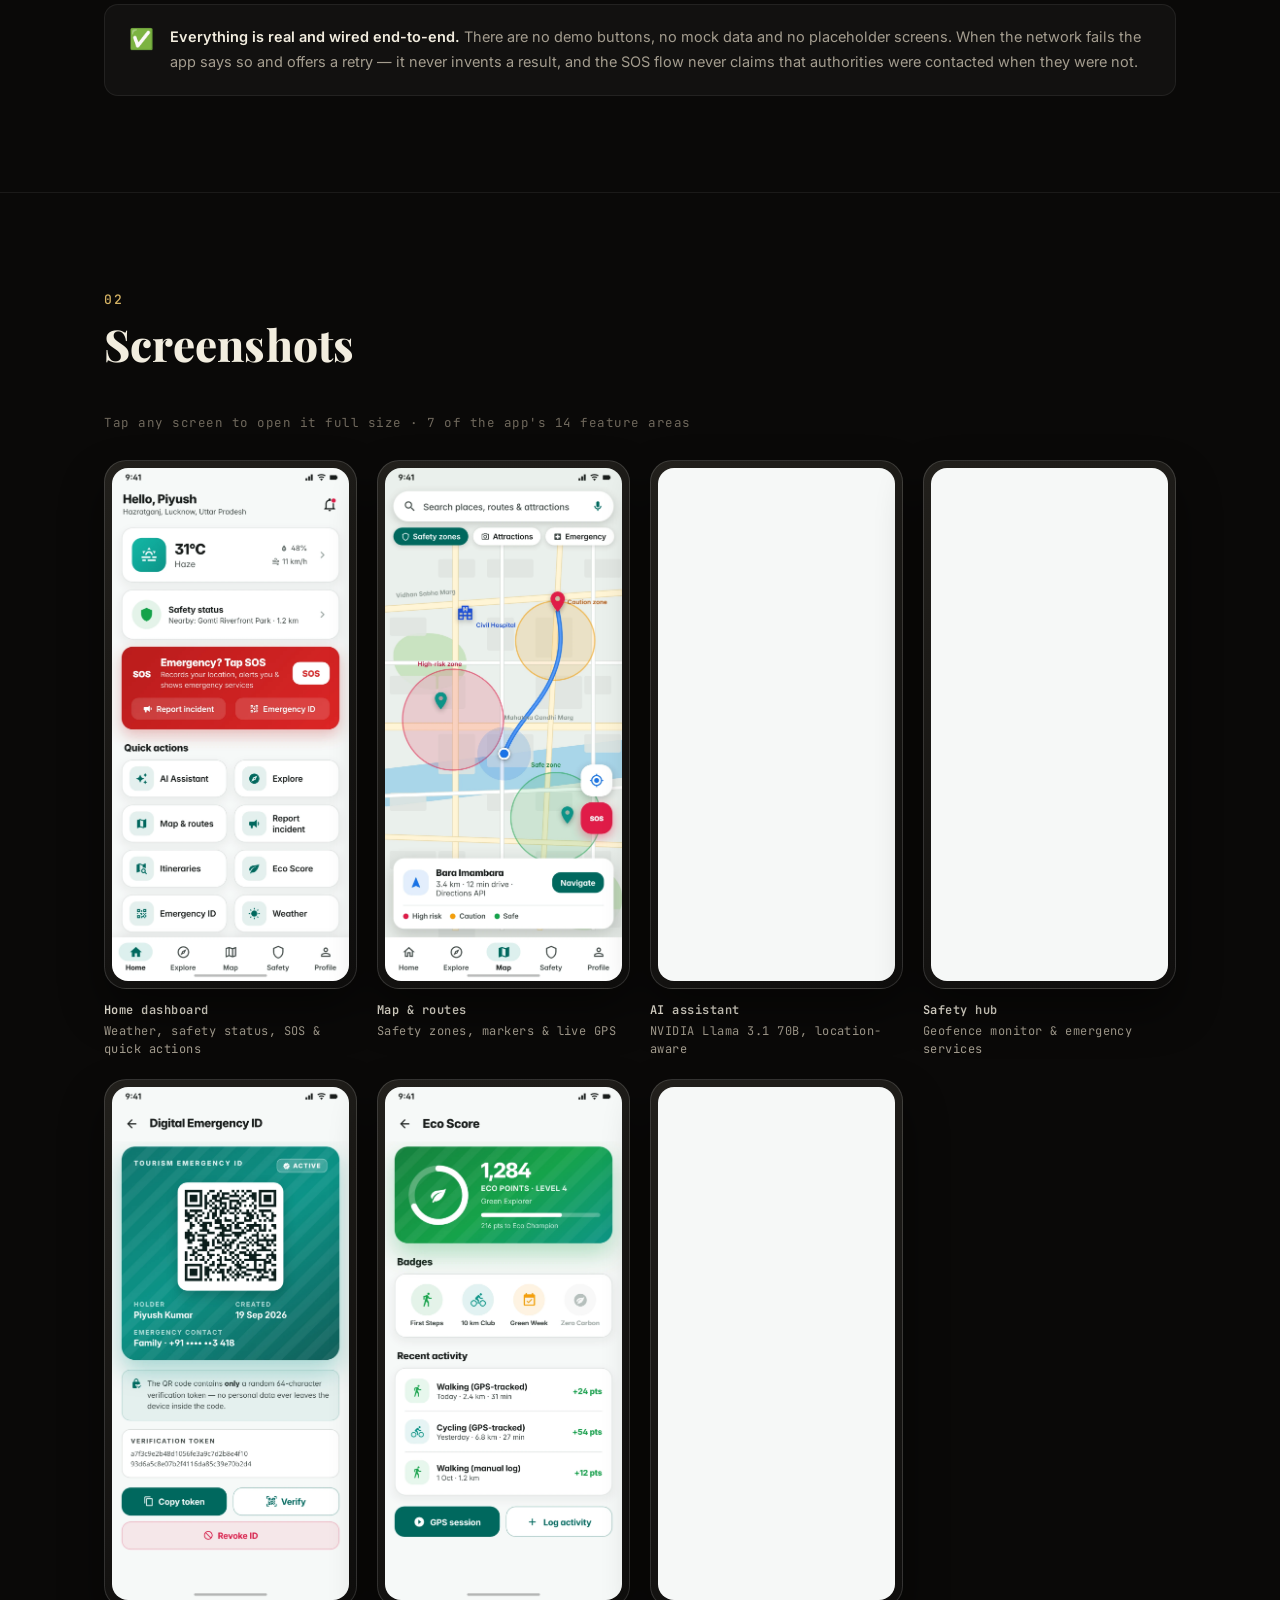
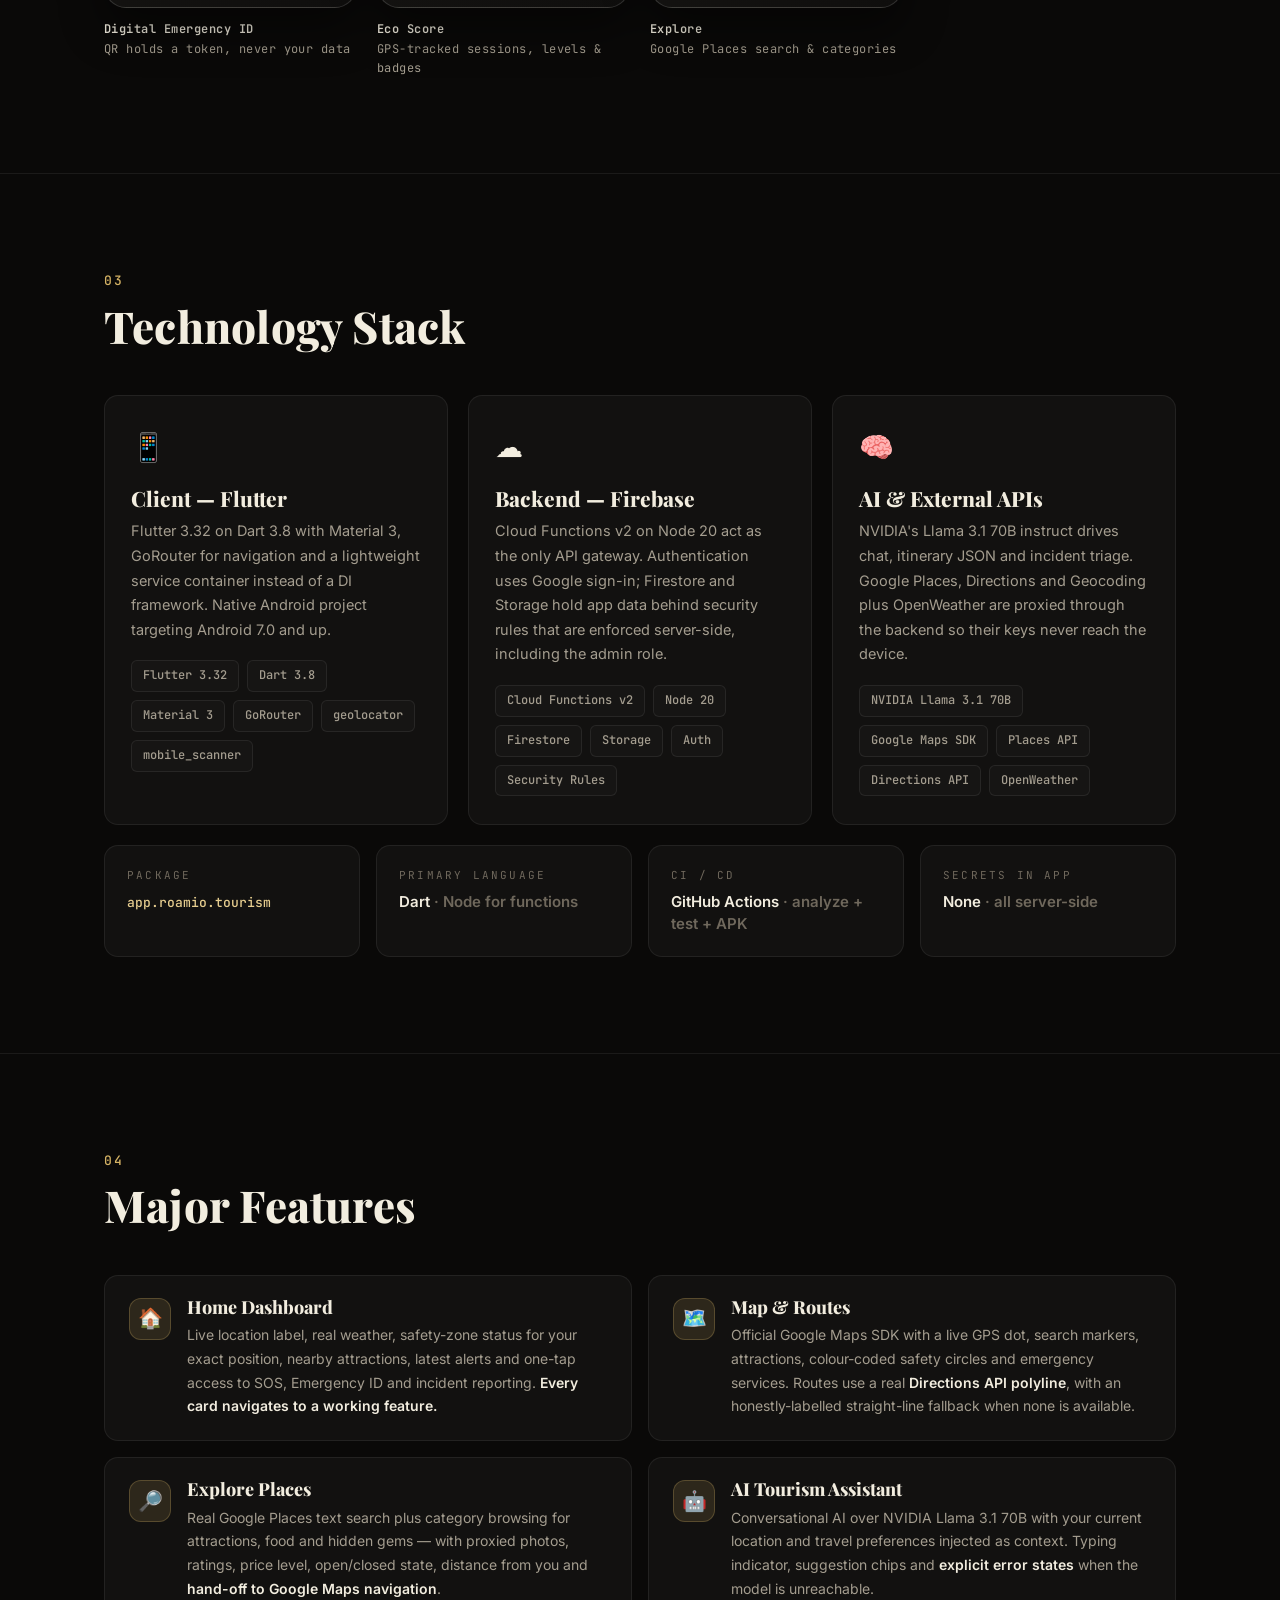
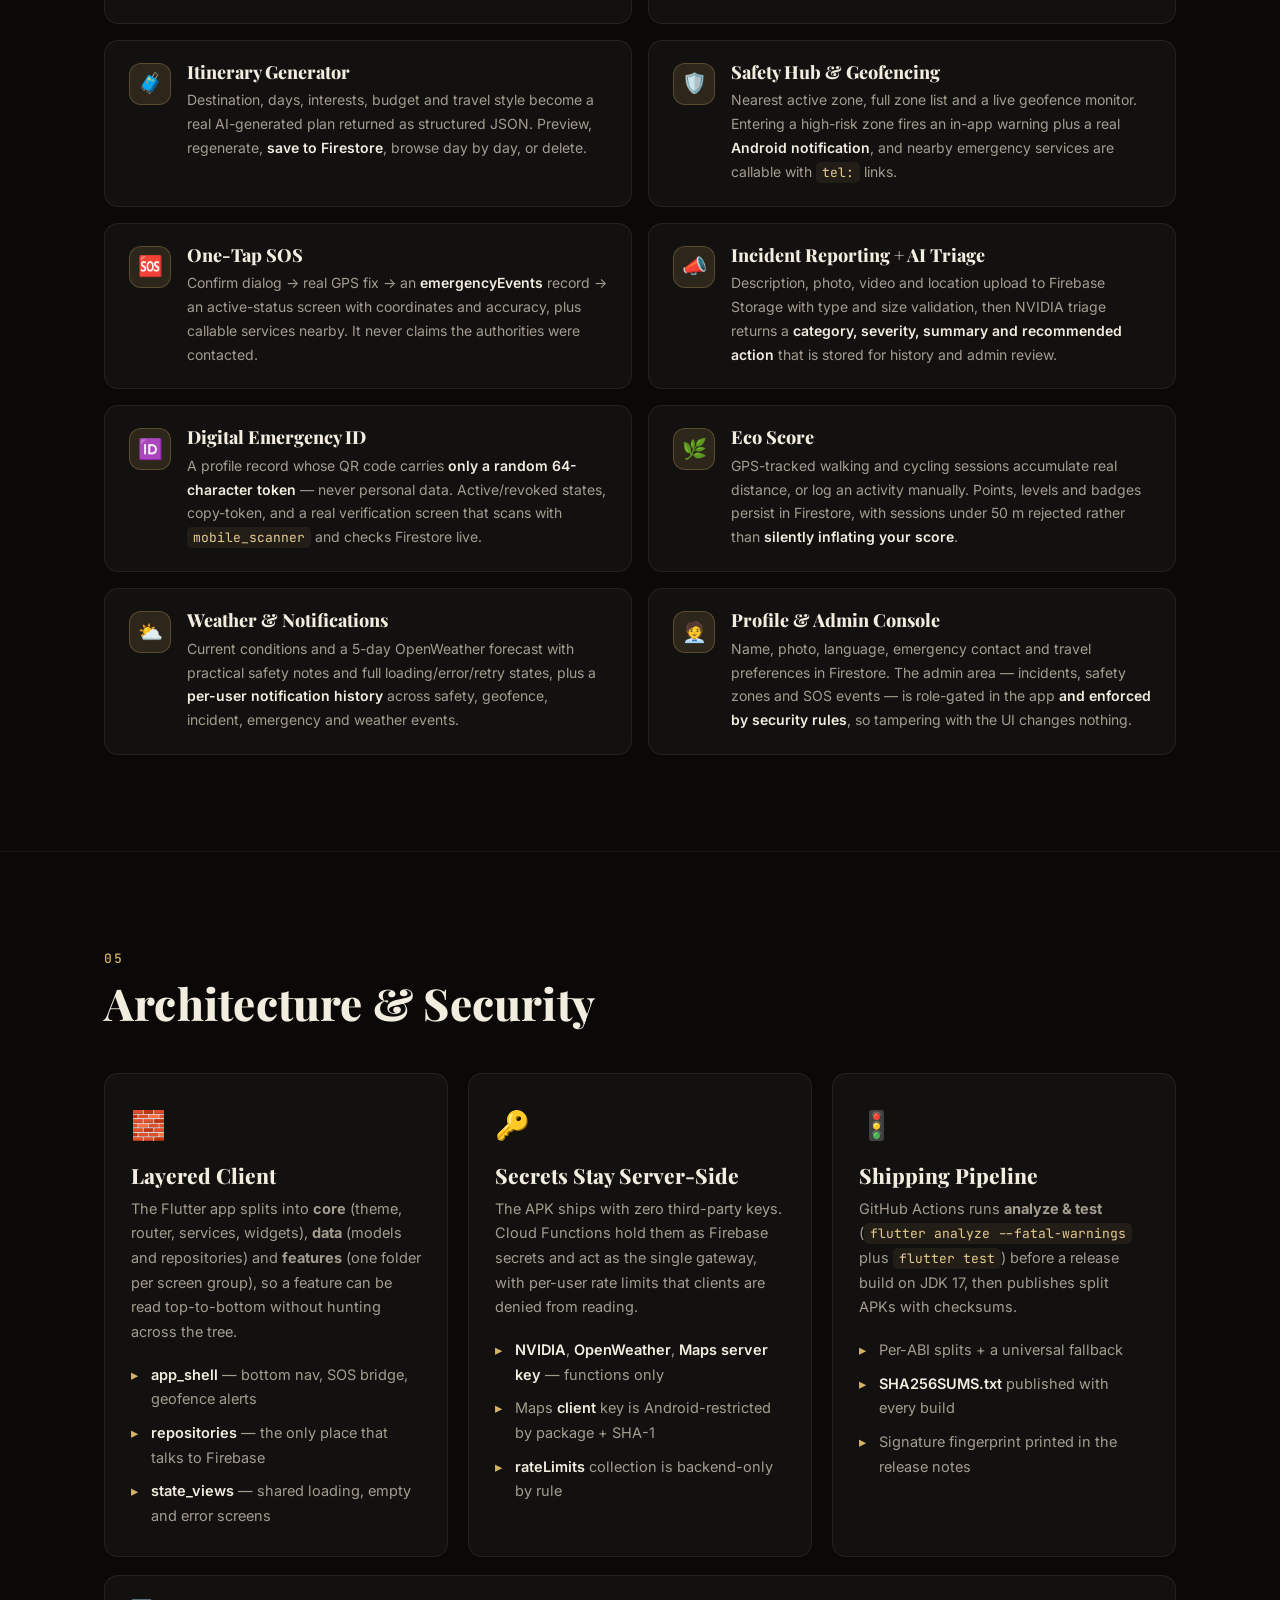
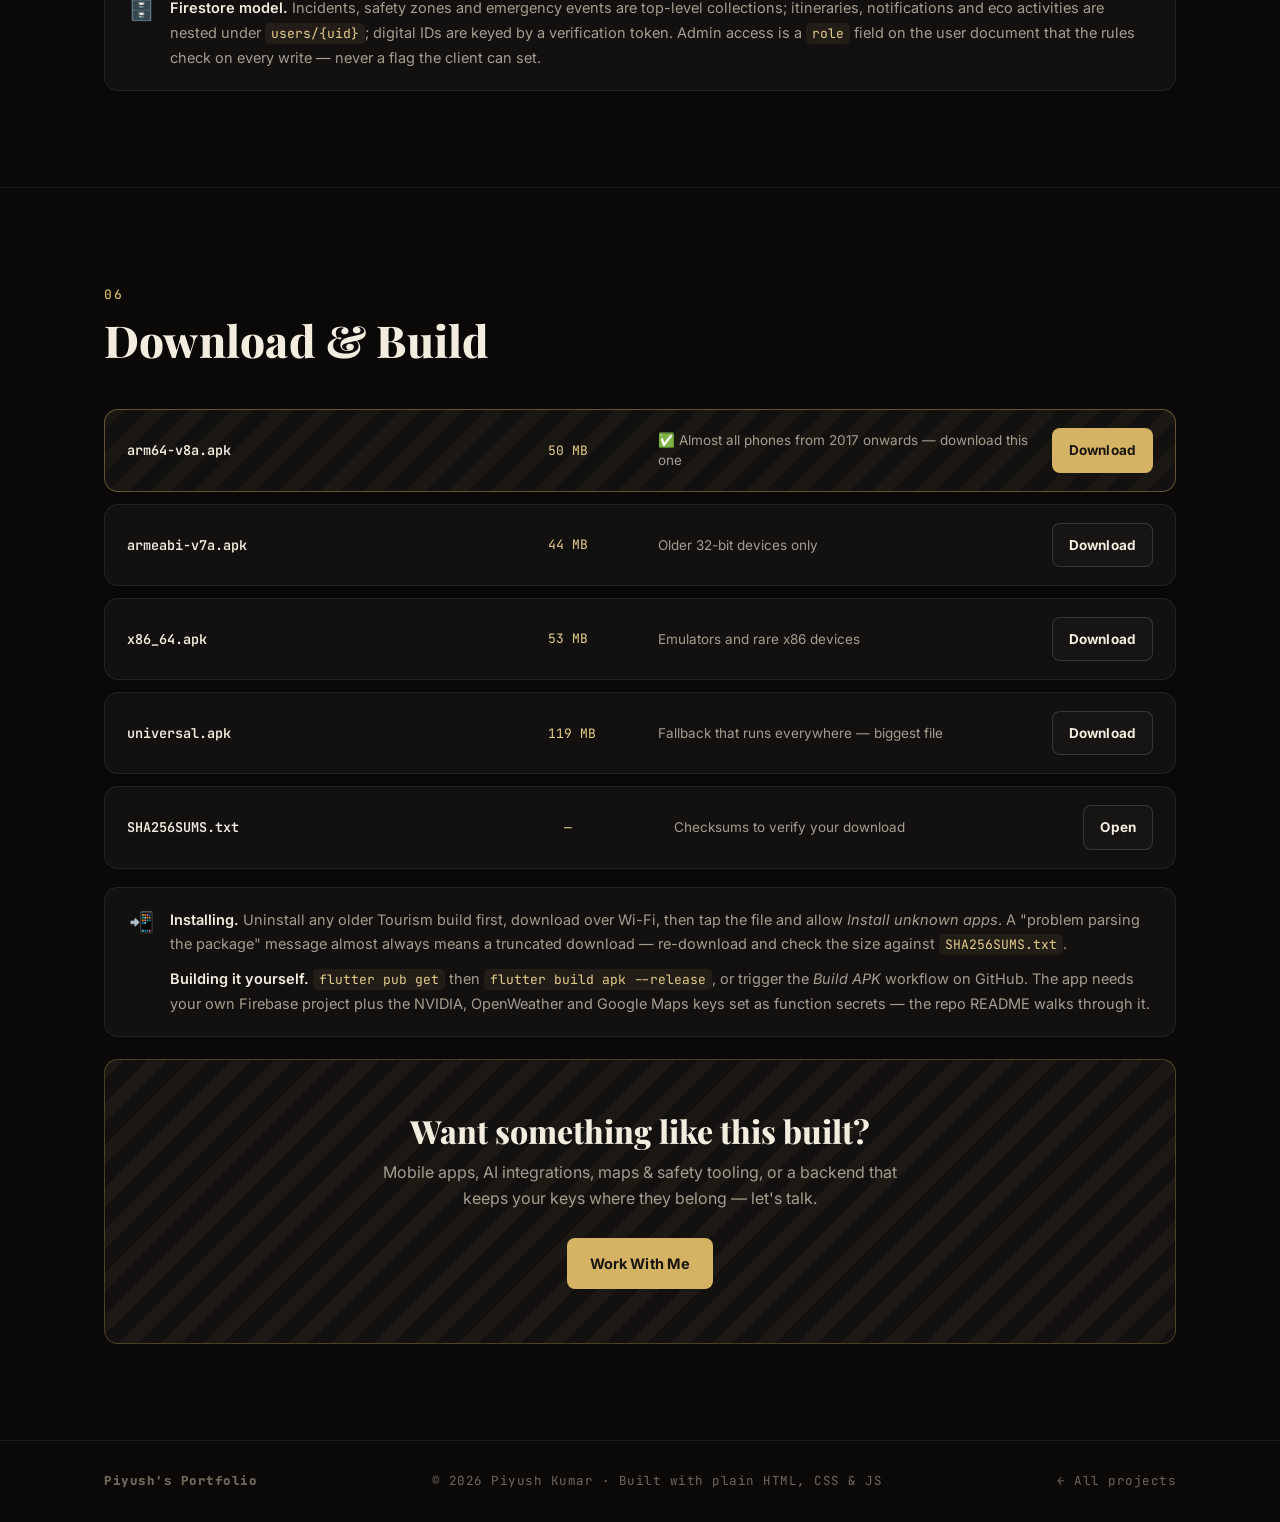
==== commit aa0588c2: "Refine site name and portfolio icon Co-authored-by: arena-agent <297053741+arena-agent@users.noreply" ====
--- a/projects/tourism.html
+++ b/projects/tourism.html
@@ -62,8 +62,8 @@
   </script>
 
   <!-- Crawlable, stable favicon URL -->
-  <link rel="icon" href="/assets/portfolio-icon.svg" type="image/svg+xml" sizes="any" />
-  <link rel="icon" href="/assets/portfolio-icon.png" type="image/png" sizes="192x192" />
+  <link rel="icon" href="/assets/portfolio-mark-192.png" type="image/png" sizes="192x192" />
+  <link rel="apple-touch-icon" href="/assets/portfolio-mark-192.png" />
 
   <!-- Fonts: Playfair Display (serif display) + Inter (body) + JetBrains Mono (labels) -->
   <link rel="preconnect" href="https://fonts.googleapis.com" />
@@ -726,7 +726,7 @@
 
   <footer class="footer">
     <div class="container footer__inner">
-      <span class="footer__brand">Piyush</span>
+      <span class="footer__brand">Piyush's Portfolio</span>
       <span>© 2026 Piyush Kumar · Built with plain HTML, CSS &amp; JS</span>
       <a href="/#projects" class="footer__top">← All projects</a>
     </div>
